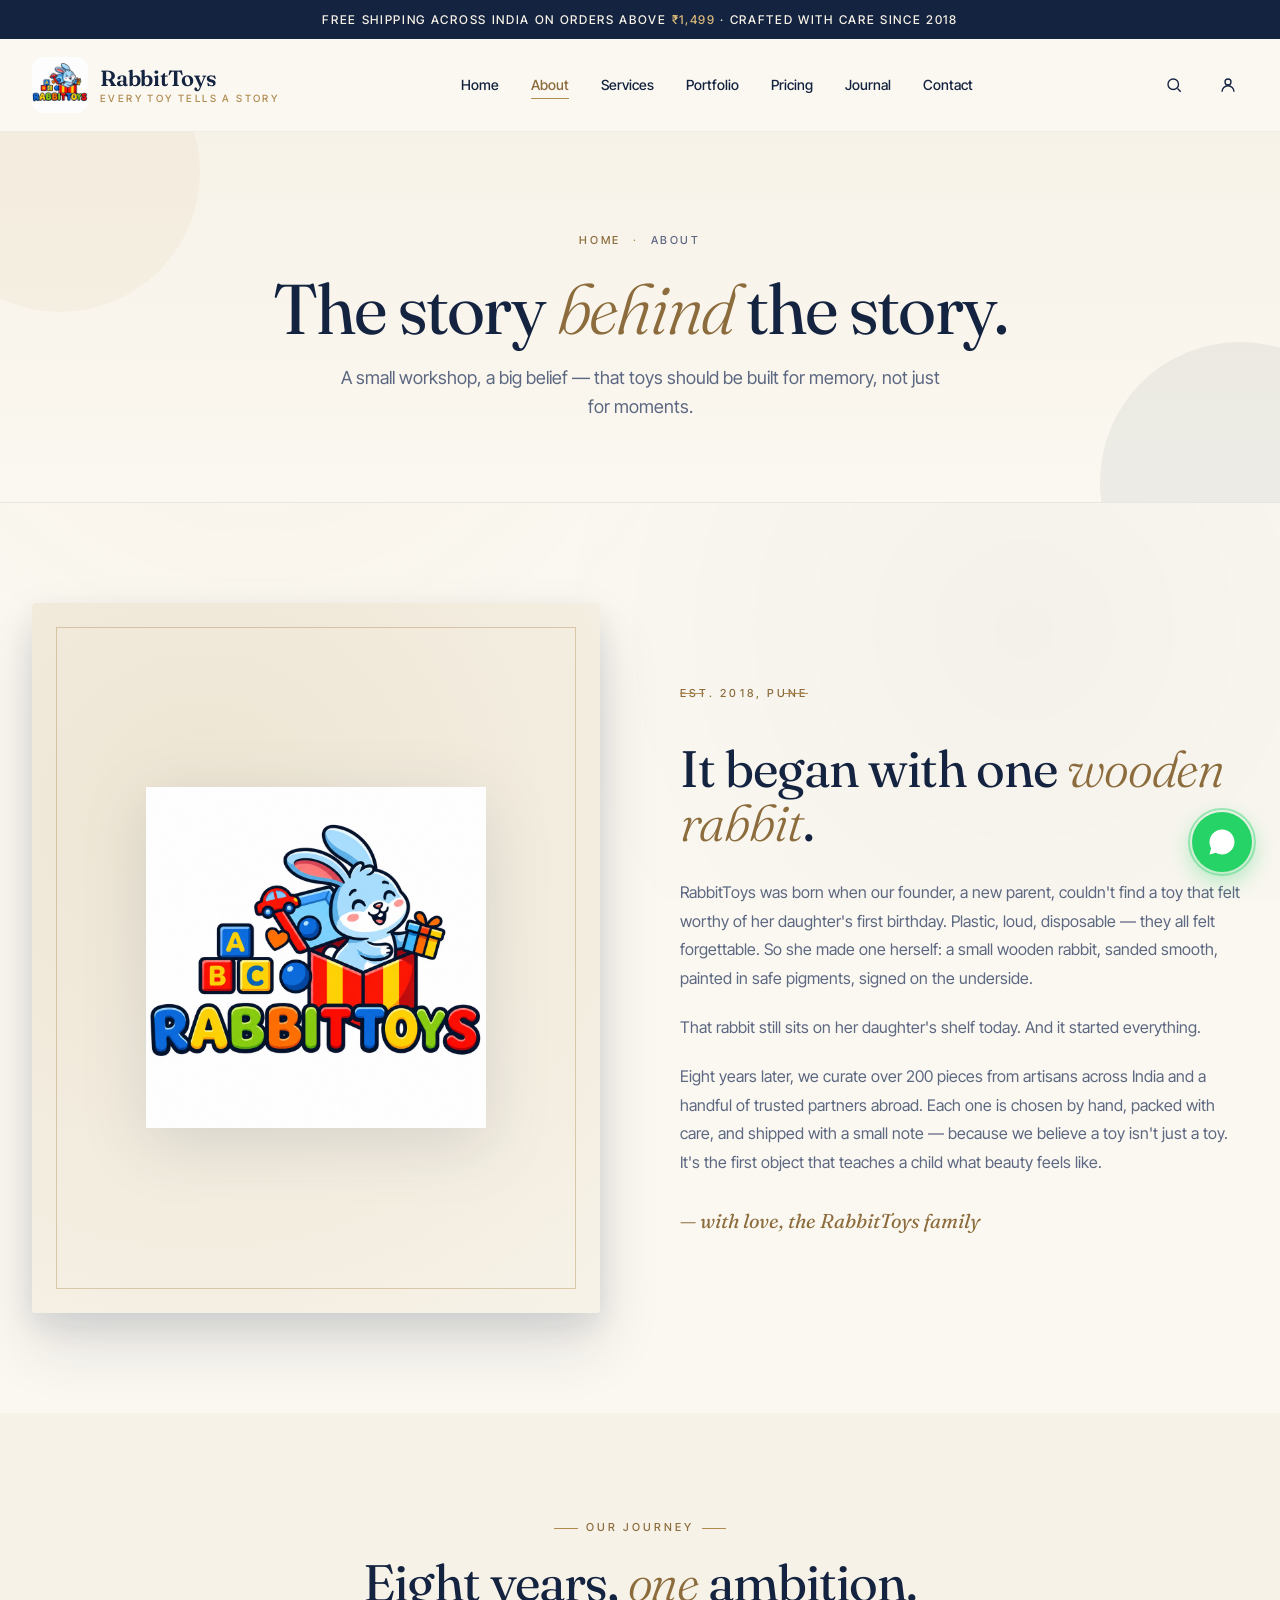
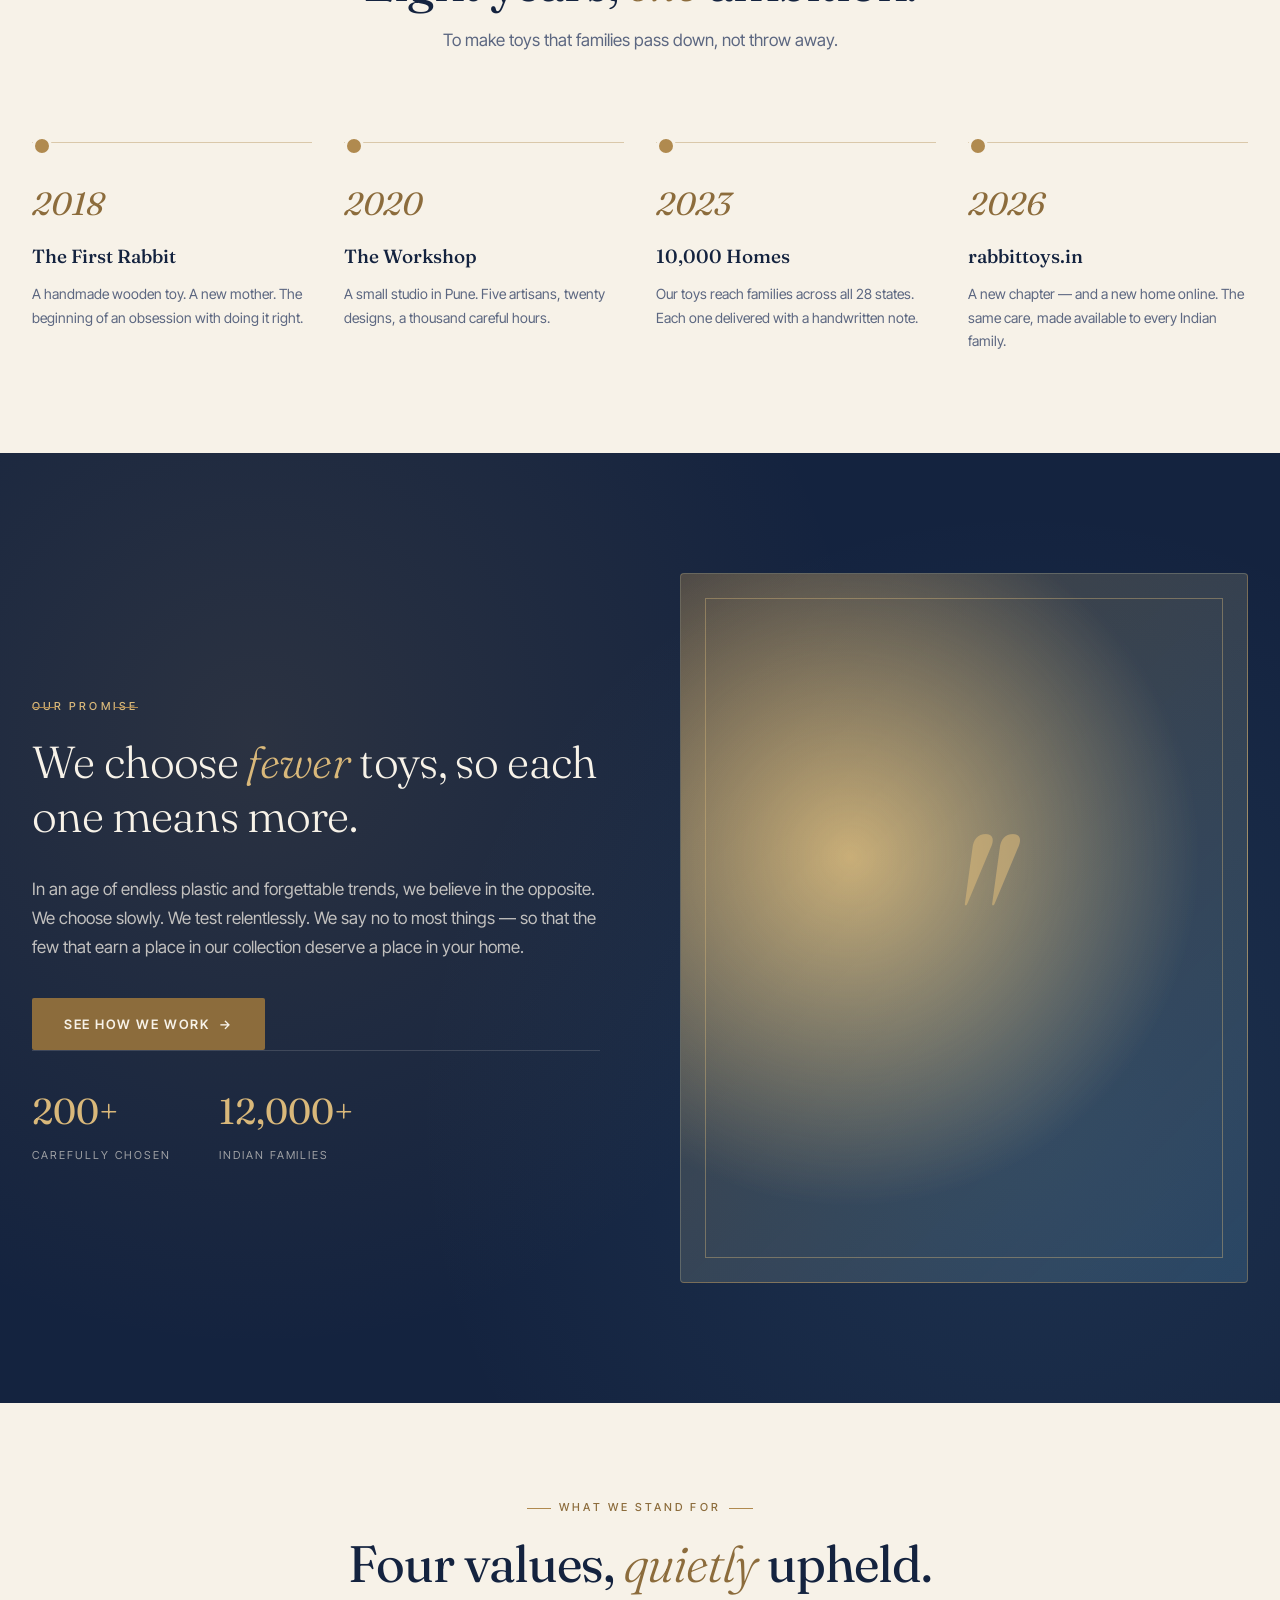
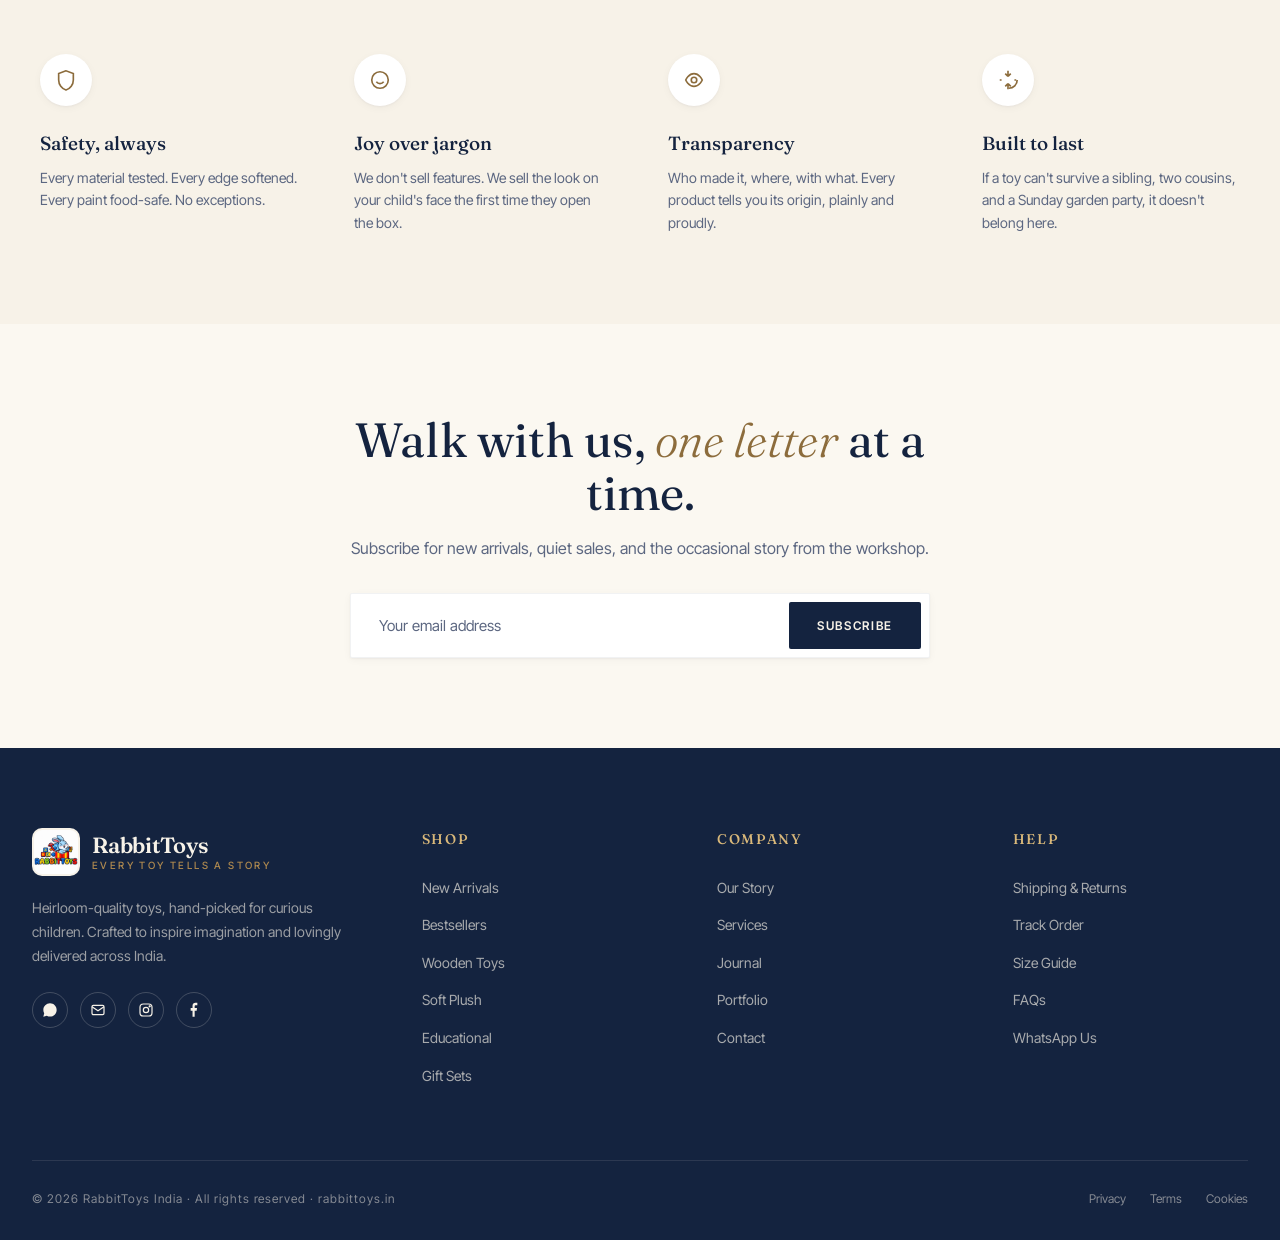
==== about.html @ 83e67dec "Add files via upload" ====
<!DOCTYPE html>
<html lang="en">
<head>
<meta charset="UTF-8" />
<meta name="viewport" content="width=device-width, initial-scale=1.0" />
<title>About — RabbitToys</title>
<meta name="description" content="The story behind RabbitToys — heirloom-quality children's toys, crafted with care in India." />
<link rel="icon" type="image/jpeg" href="logo.jpg" />
<link rel="preconnect" href="https://fonts.googleapis.com">
<link rel="preconnect" href="https://fonts.gstatic.com" crossorigin>
<link href="https://fonts.googleapis.com/css2?family=Fraunces:ital,opsz,wght@0,9..144,300;0,9..144,400;0,9..144,500;0,9..144,600;1,9..144,300;1,9..144,400&family=Inter+Tight:wght@300;400;500;600;700&display=swap" rel="stylesheet">
<link rel="stylesheet" href="styles.css">
</head>
<body>

<div id="site-header"></div>

<section class="page-header">
  <div class="container">
    <div class="crumbs"><a href="index.html">Home</a><span>·</span>About</div>
    <h1>The story <em>behind</em> the story.</h1>
    <p>A small workshop, a big belief — that toys should be built for memory, not just for moments.</p>
  </div>
</section>

<section class="about-intro">
  <div class="container">
    <div class="about-intro-grid">
      <div class="about-image fade-up">
        <img src="logo.jpg" alt="RabbitToys mascot" />
      </div>
      <div class="about-text fade-up delay-2">
        <span class="section-eyebrow" style="padding: 0;">Est. 2018, Pune</span>
        <h2 style="margin-top: 20px;">It began with one <em>wooden rabbit</em>.</h2>
        <p>RabbitToys was born when our founder, a new parent, couldn't find a toy that felt worthy of her daughter's first birthday. Plastic, loud, disposable — they all felt forgettable. So she made one herself: a small wooden rabbit, sanded smooth, painted in safe pigments, signed on the underside.</p>
        <p>That rabbit still sits on her daughter's shelf today. And it started everything.</p>
        <p>Eight years later, we curate over 200 pieces from artisans across India and a handful of trusted partners abroad. Each one is chosen by hand, packed with care, and shipped with a small note — because we believe a toy isn't just a toy. It's the first object that teaches a child what beauty feels like.</p>
        <div class="signature">— with love, the RabbitToys family</div>
      </div>
    </div>
  </div>
</section>

<section class="timeline">
  <div class="container">
    <div class="section-head">
      <span class="section-eyebrow">Our Journey</span>
      <h2>Eight years, <em>one</em> ambition.</h2>
      <p>To make toys that families pass down, not throw away.</p>
    </div>
    <div class="timeline-grid">
      <div class="tl-item fade-up">
        <span class="tl-year">2018</span>
        <h4>The First Rabbit</h4>
        <p>A handmade wooden toy. A new mother. The beginning of an obsession with doing it right.</p>
      </div>
      <div class="tl-item fade-up delay-2">
        <span class="tl-year">2020</span>
        <h4>The Workshop</h4>
        <p>A small studio in Pune. Five artisans, twenty designs, a thousand careful hours.</p>
      </div>
      <div class="tl-item fade-up delay-3">
        <span class="tl-year">2023</span>
        <h4>10,000 Homes</h4>
        <p>Our toys reach families across all 28 states. Each one delivered with a handwritten note.</p>
      </div>
      <div class="tl-item fade-up delay-4">
        <span class="tl-year">2026</span>
        <h4>rabbittoys.in</h4>
        <p>A new chapter — and a new home online. The same care, made available to every Indian family.</p>
      </div>
    </div>
  </div>
</section>

<section class="story-feature">
  <div class="container">
    <div class="story-grid">
      <div>
        <span class="section-eyebrow" style="color: var(--gold-glow); padding: 0;">Our Promise</span>
        <h2 class="story-quote">We choose <em>fewer</em> toys, so each one means more.</h2>
        <p class="body">In an age of endless plastic and forgettable trends, we believe in the opposite. We choose slowly. We test relentlessly. We say no to most things — so that the few that earn a place in our collection deserve a place in your home.</p>
        <a href="services.html" class="btn btn-gold">See How We Work <span class="arrow">→</span></a>
        <div class="story-stats">
          <div class="story-stat">
            <span class="num">200+</span>
            <span class="lbl">Carefully chosen</span>
          </div>
          <div class="story-stat">
            <span class="num">12,000+</span>
            <span class="lbl">Indian families</span>
          </div>
        </div>
      </div>
      <div class="story-visual">
        <div class="story-visual-content">
          <span class="quote-mark">"</span>
        </div>
      </div>
    </div>
  </div>
</section>

<section class="values">
  <div class="container">
    <div class="section-head">
      <span class="section-eyebrow">What We Stand For</span>
      <h2>Four values, <em>quietly</em> upheld.</h2>
    </div>
    <div class="values-grid">
      <div class="value">
        <div class="value-icon">
          <svg viewBox="0 0 24 24" fill="none" stroke="currentColor" stroke-width="1.8"><path d="M12 2 4 5v7c0 5 3.4 9.5 8 11 4.6-1.5 8-6 8-11V5l-8-3z"/></svg>
        </div>
        <h4>Safety, always</h4>
        <p>Every material tested. Every edge softened. Every paint food-safe. No exceptions.</p>
      </div>
      <div class="value">
        <div class="value-icon">
          <svg viewBox="0 0 24 24" fill="none" stroke="currentColor" stroke-width="1.8"><circle cx="12" cy="12" r="9"/><path d="M8 14s1.5 2 4 2 4-2 4-2M9 9h.01M15 9h.01"/></svg>
        </div>
        <h4>Joy over jargon</h4>
        <p>We don't sell features. We sell the look on your child's face the first time they open the box.</p>
      </div>
      <div class="value">
        <div class="value-icon">
          <svg viewBox="0 0 24 24" fill="none" stroke="currentColor" stroke-width="1.8"><path d="M3 12s3-7 9-7 9 7 9 7-3 7-9 7-9-7-9-7z"/><circle cx="12" cy="12" r="3"/></svg>
        </div>
        <h4>Transparency</h4>
        <p>Who made it, where, with what. Every product tells you its origin, plainly and proudly.</p>
      </div>
      <div class="value">
        <div class="value-icon">
          <svg viewBox="0 0 24 24" fill="none" stroke="currentColor" stroke-width="1.8"><path d="M12 2v6m0 0 3-3m-3 3L9 5"/><path d="M5 12H3m18 0h-2"/><path d="M12 22v-6m0 0 3 3m-3-3-3 3"/><path d="M22 12c0 5-4 9-9 9"/></svg>
        </div>
        <h4>Built to last</h4>
        <p>If a toy can't survive a sibling, two cousins, and a Sunday garden party, it doesn't belong here.</p>
      </div>
    </div>
  </div>
</section>

<section class="newsletter">
  <div class="container">
    <div class="newsletter-inner">
      <h2>Walk with us, <em>one letter</em> at a time.</h2>
      <p>Subscribe for new arrivals, quiet sales, and the occasional story from the workshop.</p>
      <form>
        <input type="email" placeholder="Your email address" required>
        <button type="submit">Subscribe</button>
      </form>
    </div>
  </div>
</section>

<div id="site-footer"></div>
<script src="shared.js"></script>
</body>
</html>
---- styles.css ----
/* ============================================
   RabbitToys — Luxurious Kids Toys
   Shared stylesheet for all pages
   ============================================ */

:root {
  --ivory: #f7f2e8;
  --ivory-deep: #ede5d3;
  --cream: #fbf8f1;
  --paper: #ffffff;
  --ink: #14233f;
  --ink-soft: #2a3a5a;
  --ink-muted: #5c6781;
  --gold: #b08a4f;
  --gold-deep: #8c6c3c;
  --gold-glow: #d9b87a;
  --rose: #c44a3d;
  --sky: #6fb3d8;
  --honey: #e6b94a;
  --leaf: #4a8b5a;
  --line: rgba(20, 35, 63, 0.12);
  --line-soft: rgba(20, 35, 63, 0.06);
  --shadow-sm: 0 1px 2px rgba(20,35,63,0.04), 0 2px 8px rgba(20,35,63,0.04);
  --shadow-md: 0 4px 12px rgba(20,35,63,0.06), 0 12px 32px rgba(20,35,63,0.08);
  --shadow-lg: 0 12px 32px rgba(20,35,63,0.10), 0 32px 64px rgba(20,35,63,0.12);
}

* { box-sizing: border-box; margin: 0; padding: 0; }
html { scroll-behavior: smooth; }
body {
  font-family: 'Inter Tight', -apple-system, sans-serif;
  background: var(--cream);
  color: var(--ink);
  line-height: 1.6;
  -webkit-font-smoothing: antialiased;
  overflow-x: hidden;
}

body::before {
  content: "";
  position: fixed;
  inset: 0;
  pointer-events: none;
  z-index: 1;
  background-image:
    radial-gradient(circle at 20% 30%, rgba(176, 138, 79, 0.04) 0%, transparent 40%),
    radial-gradient(circle at 80% 70%, rgba(20, 35, 63, 0.03) 0%, transparent 40%);
}

a { color: inherit; text-decoration: none; }
img { max-width: 100%; display: block; }
button { font-family: inherit; cursor: pointer; border: none; background: none; color: inherit; }

.container {
  max-width: 1320px;
  margin: 0 auto;
  padding: 0 32px;
  position: relative;
  z-index: 2;
}

/* ---------- ANNOUNCEMENT BAR ---------- */
.announce {
  background: var(--ink);
  color: var(--ivory);
  text-align: center;
  padding: 10px 16px;
  font-size: 12px;
  letter-spacing: 0.14em;
  text-transform: uppercase;
  font-weight: 500;
  position: relative;
  z-index: 10;
}
.announce span { color: var(--gold-glow); }

/* ---------- HEADER ---------- */
header {
  position: sticky;
  top: 0;
  background: rgba(251, 248, 241, 0.92);
  backdrop-filter: blur(14px);
  -webkit-backdrop-filter: blur(14px);
  border-bottom: 1px solid var(--line-soft);
  z-index: 100;
}
.nav {
  display: flex;
  align-items: center;
  justify-content: space-between;
  padding: 18px 0;
}
.logo-wrap { display: flex; align-items: center; gap: 12px; }
.logo-wrap img {
  width: 56px;
  height: 56px;
  object-fit: contain;
  border-radius: 12px;
}
.brand-text { display: flex; flex-direction: column; line-height: 1; }
.brand-text .name {
  font-family: 'Fraunces', serif;
  font-weight: 600;
  font-size: 22px;
  letter-spacing: -0.01em;
  color: var(--ink);
}
.brand-text .tag {
  font-size: 10px;
  letter-spacing: 0.24em;
  text-transform: uppercase;
  color: var(--gold);
  margin-top: 4px;
  font-weight: 500;
}
.nav ul { display: flex; list-style: none; gap: 32px; }
.nav a.nav-link {
  font-size: 14px;
  font-weight: 500;
  color: var(--ink);
  position: relative;
  padding: 6px 0;
  transition: color 0.3s;
}
.nav a.nav-link::after {
  content: "";
  position: absolute;
  bottom: 0;
  left: 0;
  width: 0;
  height: 1px;
  background: var(--gold);
  transition: width 0.3s ease;
}
.nav a.nav-link:hover,
.nav a.nav-link.active { color: var(--gold-deep); }
.nav a.nav-link:hover::after,
.nav a.nav-link.active::after { width: 100%; }

.nav-icons { display: flex; gap: 14px; align-items: center; }
.icon-btn {
  width: 40px;
  height: 40px;
  border-radius: 50%;
  display: grid;
  place-items: center;
  transition: all 0.3s;
  color: var(--ink);
}
.icon-btn:hover { background: var(--ivory-deep); color: var(--gold-deep); }
.icon-btn svg { width: 18px; height: 18px; }

/* Mobile menu toggle */
.menu-toggle { display: none; }

/* ---------- BUTTONS ---------- */
.btn {
  display: inline-flex;
  align-items: center;
  gap: 10px;
  padding: 16px 32px;
  font-size: 13px;
  font-weight: 600;
  letter-spacing: 0.12em;
  text-transform: uppercase;
  transition: all 0.35s cubic-bezier(0.4, 0, 0.2, 1);
  border-radius: 2px;
  cursor: pointer;
}
.btn-primary { background: var(--ink); color: var(--ivory); }
.btn-primary:hover {
  background: var(--gold-deep);
  transform: translateY(-2px);
  box-shadow: var(--shadow-md);
}
.btn-gold { background: var(--gold-deep); color: var(--ivory); }
.btn-gold:hover {
  background: var(--ink);
  transform: translateY(-2px);
  box-shadow: var(--shadow-md);
}
.btn-ghost {
  color: var(--ink);
  border-bottom: 1px solid var(--ink);
  padding: 16px 4px;
  border-radius: 0;
}
.btn-ghost:hover { color: var(--gold-deep); border-color: var(--gold-deep); }
.btn-outline {
  border: 1px solid var(--ink);
  color: var(--ink);
}
.btn-outline:hover { background: var(--ink); color: var(--ivory); }
.btn .arrow { transition: transform 0.3s; }
.btn:hover .arrow { transform: translateX(4px); }

/* ---------- DISPLAY HEADINGS ---------- */
.display { font-family: 'Fraunces', Georgia, serif; font-variation-settings: 'opsz' 144; }

/* ---------- SECTION COMMON ---------- */
section { position: relative; z-index: 2; }
.section-head {
  text-align: center;
  max-width: 680px;
  margin: 0 auto 64px;
}
.section-eyebrow {
  font-size: 11px;
  letter-spacing: 0.28em;
  text-transform: uppercase;
  color: var(--gold-deep);
  font-weight: 500;
  margin-bottom: 20px;
  display: inline-block;
  position: relative;
  padding: 0 32px;
}
.section-eyebrow::before,
.section-eyebrow::after {
  content: "";
  position: absolute;
  top: 50%;
  width: 24px;
  height: 1px;
  background: var(--gold);
}
.section-eyebrow::before { left: 0; }
.section-eyebrow::after { right: 0; }
.section-head h2 {
  font-family: 'Fraunces', serif;
  font-weight: 400;
  font-size: clamp(36px, 4vw, 56px);
  line-height: 1.05;
  letter-spacing: -0.02em;
  color: var(--ink);
  margin-bottom: 16px;
}
.section-head h2 em { font-style: italic; color: var(--gold-deep); font-weight: 300; }
.section-head p {
  font-size: 17px;
  color: var(--ink-muted);
  line-height: 1.65;
}

/* ---------- PAGE HEADER (interior pages) ---------- */
.page-header {
  padding: 100px 0 80px;
  text-align: center;
  background: linear-gradient(180deg, var(--ivory) 0%, var(--cream) 100%);
  border-bottom: 1px solid var(--line-soft);
  position: relative;
  overflow: hidden;
}
.page-header::before,
.page-header::after {
  content: "";
  position: absolute;
  width: 280px;
  height: 280px;
  border-radius: 50%;
  opacity: 0.06;
}
.page-header::before { background: var(--gold); top: -100px; left: -80px; }
.page-header::after { background: var(--ink); bottom: -120px; right: -100px; }
.crumbs {
  font-size: 11px;
  letter-spacing: 0.24em;
  text-transform: uppercase;
  color: var(--ink-muted);
  margin-bottom: 24px;
  font-weight: 500;
}
.crumbs a { color: var(--gold-deep); }
.crumbs span { margin: 0 12px; color: var(--gold); }
.page-header h1 {
  font-family: 'Fraunces', serif;
  font-weight: 400;
  font-size: clamp(44px, 5.5vw, 76px);
  line-height: 1;
  letter-spacing: -0.025em;
  color: var(--ink);
  margin-bottom: 20px;
}
.page-header h1 em { font-style: italic; color: var(--gold-deep); font-weight: 300; }
.page-header p {
  font-size: 18px;
  color: var(--ink-muted);
  max-width: 600px;
  margin: 0 auto;
}

/* ---------- HERO (home) ---------- */
.hero {
  padding: 70px 0 110px;
  position: relative;
  overflow: hidden;
}
.hero-grid {
  display: grid;
  grid-template-columns: 1.1fr 0.9fr;
  gap: 80px;
  align-items: center;
}
.hero-eyebrow {
  display: inline-flex;
  align-items: center;
  gap: 12px;
  font-size: 11px;
  letter-spacing: 0.28em;
  text-transform: uppercase;
  color: var(--gold-deep);
  font-weight: 500;
  margin-bottom: 28px;
}
.hero-eyebrow::before {
  content: "";
  width: 32px;
  height: 1px;
  background: var(--gold);
}
.hero h1 {
  font-family: 'Fraunces', serif;
  font-weight: 400;
  font-size: clamp(44px, 6vw, 88px);
  line-height: 0.98;
  letter-spacing: -0.025em;
  color: var(--ink);
  margin-bottom: 32px;
}
.hero h1 em { font-style: italic; font-weight: 300; color: var(--gold-deep); }
.hero p.lede {
  font-size: 18px;
  line-height: 1.65;
  color: var(--ink-muted);
  max-width: 460px;
  margin-bottom: 44px;
}
.hero-ctas { display: flex; gap: 16px; flex-wrap: wrap; }

/* Hero visual */
.hero-visual { position: relative; aspect-ratio: 1 / 1.05; }
.hero-frame {
  position: absolute;
  inset: 0;
  background: radial-gradient(circle at 50% 45%, var(--ivory) 0%, var(--ivory-deep) 100%);
  border-radius: 50%;
  box-shadow: var(--shadow-lg);
  overflow: hidden;
}
.hero-frame::before {
  content: "";
  position: absolute;
  inset: 8%;
  border: 1px solid var(--gold);
  border-radius: 50%;
  opacity: 0.4;
}
.hero-frame::after {
  content: "";
  position: absolute;
  inset: 12%;
  border: 1px dashed var(--gold);
  border-radius: 50%;
  opacity: 0.25;
}
.hero-logo {
  position: absolute;
  top: 50%;
  left: 50%;
  transform: translate(-50%, -50%);
  width: 78%;
  z-index: 2;
  filter: drop-shadow(0 12px 24px rgba(20,35,63,0.12));
  animation: floaty 6s ease-in-out infinite;
}
@keyframes floaty {
  0%, 100% { transform: translate(-50%, -50%) translateY(0); }
  50% { transform: translate(-50%, -50%) translateY(-12px); }
}

.dot { position: absolute; border-radius: 50%; opacity: 0.85; }
.dot-1 { width: 16px; height: 16px; background: var(--rose); top: 8%; right: 14%; animation: bob 5s ease-in-out infinite; }
.dot-2 { width: 10px; height: 10px; background: var(--sky); bottom: 18%; left: 6%; animation: bob 7s ease-in-out infinite 0.5s; }
.dot-3 { width: 22px; height: 22px; background: var(--honey); bottom: 6%; right: 8%; animation: bob 6.5s ease-in-out infinite 1s; }
.dot-4 { width: 8px; height: 8px; background: var(--leaf); top: 22%; left: 4%; animation: bob 5.5s ease-in-out infinite 1.5s; }
@keyframes bob { 0%, 100% { transform: translateY(0); } 50% { transform: translateY(-14px); } }

/* Hero stats */
.hero-stats {
  margin-top: 80px;
  display: grid;
  grid-template-columns: repeat(4, 1fr);
  gap: 40px;
  padding-top: 40px;
  border-top: 1px solid var(--line);
}
.stat .num {
  font-family: 'Fraunces', serif;
  font-size: 40px;
  font-weight: 400;
  color: var(--ink);
  letter-spacing: -0.02em;
  display: block;
}
.stat .num em { font-style: italic; color: var(--gold-deep); }
.stat .lbl {
  font-size: 11px;
  letter-spacing: 0.18em;
  text-transform: uppercase;
  color: var(--ink-muted);
  margin-top: 6px;
  display: block;
}

/* ---------- COLLECTIONS ---------- */
.collections { padding: 100px 0; background: var(--ivory); }
.collection-grid {
  display: grid;
  grid-template-columns: repeat(3, 1fr);
  gap: 24px;
}
.collection-card {
  aspect-ratio: 3 / 4;
  position: relative;
  overflow: hidden;
  border-radius: 4px;
  cursor: pointer;
  box-shadow: var(--shadow-sm);
  transition: all 0.5s cubic-bezier(0.4, 0, 0.2, 1);
}
.collection-card:hover { transform: translateY(-6px); box-shadow: var(--shadow-lg); }
.collection-bg {
  position: absolute;
  inset: 0;
  display: grid;
  place-items: center;
  transition: transform 0.7s cubic-bezier(0.4, 0, 0.2, 1);
}
.collection-card:hover .collection-bg { transform: scale(1.05); }
.col-1 { background: linear-gradient(160deg, #e8d5c4 0%, #c9a587 100%); }
.col-2 { background: linear-gradient(160deg, #c6d8e4 0%, #7ba7c4 100%); }
.col-3 { background: linear-gradient(160deg, #e6d5a8 0%, #c4a45c 100%); }

.collection-shape {
  width: 60%;
  aspect-ratio: 1;
  border-radius: 50%;
  background: rgba(255,255,255,0.3);
  backdrop-filter: blur(2px);
  display: grid;
  place-items: center;
  font-family: 'Fraunces', serif;
  font-size: 80px;
  color: var(--ivory);
  font-weight: 300;
  border: 1px solid rgba(255,255,255,0.5);
}
.collection-content {
  position: absolute;
  bottom: 0;
  left: 0;
  right: 0;
  padding: 32px;
  color: var(--ivory);
  background: linear-gradient(to top, rgba(20,35,63,0.65) 0%, transparent 100%);
}
.collection-content .num {
  font-family: 'Fraunces', serif;
  font-style: italic;
  font-size: 14px;
  color: var(--gold-glow);
  margin-bottom: 8px;
}
.collection-content h3 {
  font-family: 'Fraunces', serif;
  font-weight: 500;
  font-size: 26px;
  margin-bottom: 6px;
}
.collection-content p { font-size: 13px; opacity: 0.9; }

/* ---------- PRODUCTS ---------- */
.bestsellers { padding: 100px 0; }
.product-grid {
  display: grid;
  grid-template-columns: repeat(4, 1fr);
  gap: 28px;
}
.product-card {
  background: var(--paper);
  border-radius: 4px;
  overflow: hidden;
  transition: all 0.4s cubic-bezier(0.4, 0, 0.2, 1);
  border: 1px solid var(--line-soft);
  position: relative;
}
.product-card:hover {
  transform: translateY(-8px);
  box-shadow: var(--shadow-md);
  border-color: transparent;
}
.product-image {
  aspect-ratio: 1;
  background: var(--ivory);
  position: relative;
  overflow: hidden;
  display: grid;
  place-items: center;
}
.product-shape {
  width: 55%;
  aspect-ratio: 1;
  transition: transform 0.5s cubic-bezier(0.4, 0, 0.2, 1);
}
.product-card:hover .product-shape { transform: scale(1.08) rotate(-3deg); }
.badge {
  position: absolute;
  top: 16px;
  left: 16px;
  background: var(--ink);
  color: var(--ivory);
  font-size: 10px;
  font-weight: 600;
  letter-spacing: 0.14em;
  text-transform: uppercase;
  padding: 6px 12px;
  border-radius: 2px;
  z-index: 2;
}
.badge.gold { background: var(--gold-deep); }
.badge.rose { background: var(--rose); }
.wishlist {
  position: absolute;
  top: 16px;
  right: 16px;
  width: 36px;
  height: 36px;
  background: var(--paper);
  border-radius: 50%;
  display: grid;
  place-items: center;
  transition: all 0.3s;
  color: var(--ink-muted);
  box-shadow: var(--shadow-sm);
  z-index: 2;
}
.wishlist:hover { color: var(--rose); transform: scale(1.1); }
.wishlist svg { width: 16px; height: 16px; }
.product-info { padding: 24px; }
.product-cat {
  font-size: 11px;
  letter-spacing: 0.18em;
  text-transform: uppercase;
  color: var(--gold-deep);
  margin-bottom: 8px;
  font-weight: 500;
}
.product-name {
  font-family: 'Fraunces', serif;
  font-weight: 500;
  font-size: 19px;
  color: var(--ink);
  margin-bottom: 6px;
}
.product-story {
  font-size: 13px;
  color: var(--ink-muted);
  margin-bottom: 18px;
  font-style: italic;
  line-height: 1.5;
}
.product-bottom { display: flex; align-items: center; justify-content: space-between; }
.product-price {
  font-family: 'Fraunces', serif;
  font-size: 20px;
  color: var(--ink);
  font-weight: 500;
}
.product-price .strike {
  font-size: 14px;
  color: var(--ink-muted);
  text-decoration: line-through;
  margin-right: 6px;
  font-weight: 400;
}
.add-btn {
  width: 38px;
  height: 38px;
  background: var(--ivory);
  border-radius: 50%;
  display: grid;
  place-items: center;
  transition: all 0.3s;
  color: var(--ink);
}
.add-btn:hover { background: var(--ink); color: var(--ivory); transform: rotate(90deg); }

/* ---------- STORY FEATURE STRIP ---------- */
.story-feature {
  padding: 120px 0;
  background: var(--ink);
  color: var(--ivory);
  position: relative;
  overflow: hidden;
}
.story-feature::before {
  content: "";
  position: absolute;
  inset: 0;
  background:
    radial-gradient(circle at 20% 30%, rgba(176, 138, 79, 0.15) 0%, transparent 50%),
    radial-gradient(circle at 80% 70%, rgba(111, 179, 216, 0.1) 0%, transparent 50%);
}
.story-grid {
  display: grid;
  grid-template-columns: 1fr 1fr;
  gap: 80px;
  align-items: center;
  position: relative;
}
.story-quote {
  font-family: 'Fraunces', serif;
  font-weight: 300;
  font-size: clamp(30px, 3.5vw, 46px);
  line-height: 1.2;
  letter-spacing: -0.015em;
  margin-bottom: 32px;
}
.story-quote em { font-style: italic; color: var(--gold-glow); }
.story-feature p.body {
  font-size: 17px;
  line-height: 1.7;
  color: rgba(247, 242, 232, 0.75);
  margin-bottom: 36px;
}
.story-stats { display: flex; gap: 48px; padding-top: 32px; border-top: 1px solid rgba(247, 242, 232, 0.15); }
.story-stat .num {
  font-family: 'Fraunces', serif;
  font-size: 36px;
  color: var(--gold-glow);
  display: block;
}
.story-stat .lbl {
  font-size: 11px;
  letter-spacing: 0.18em;
  text-transform: uppercase;
  color: rgba(247, 242, 232, 0.6);
  margin-top: 6px;
  display: block;
}
.story-visual {
  aspect-ratio: 4/5;
  background:
    linear-gradient(135deg, rgba(176, 138, 79, 0.3), rgba(111, 179, 216, 0.2)),
    radial-gradient(circle at 30% 40%, var(--gold-glow), transparent 60%);
  border-radius: 4px;
  position: relative;
  overflow: hidden;
  border: 1px solid rgba(217, 184, 122, 0.3);
}
.story-visual::before {
  content: "";
  position: absolute;
  inset: 24px;
  border: 1px solid rgba(217, 184, 122, 0.4);
}
.story-visual-content {
  position: absolute;
  inset: 0;
  display: grid;
  place-items: center;
  flex-direction: column;
}
.story-visual-content .quote-mark {
  font-family: 'Fraunces', serif;
  font-style: italic;
  font-size: 220px;
  color: var(--gold-glow);
  line-height: 1;
  opacity: 0.6;
}

/* ---------- VALUES / FEATURES STRIP ---------- */
.values {
  padding: 90px 0;
  background: var(--ivory);
}
.values-grid {
  display: grid;
  grid-template-columns: repeat(4, 1fr);
  gap: 40px;
}
.value {
  text-align: left;
  padding: 0 8px;
}
.value-icon {
  width: 52px;
  height: 52px;
  border-radius: 50%;
  background: var(--paper);
  display: grid;
  place-items: center;
  margin-bottom: 22px;
  color: var(--gold-deep);
  box-shadow: var(--shadow-sm);
}
.value-icon svg { width: 22px; height: 22px; }
.value h4 {
  font-family: 'Fraunces', serif;
  font-size: 19px;
  font-weight: 500;
  color: var(--ink);
  margin-bottom: 8px;
}
.value p { font-size: 14px; color: var(--ink-muted); line-height: 1.6; }

/* ---------- NEWSLETTER ---------- */
.newsletter {
  padding: 90px 0;
  background: var(--cream);
  text-align: center;
}
.newsletter-inner {
  max-width: 580px;
  margin: 0 auto;
}
.newsletter h2 {
  font-family: 'Fraunces', serif;
  font-weight: 400;
  font-size: clamp(32px, 4vw, 48px);
  line-height: 1.1;
  color: var(--ink);
  margin-bottom: 16px;
}
.newsletter h2 em { font-style: italic; color: var(--gold-deep); font-weight: 300; }
.newsletter p { color: var(--ink-muted); margin-bottom: 32px; }
.newsletter form {
  display: flex;
  gap: 12px;
  background: var(--paper);
  padding: 8px;
  border-radius: 2px;
  box-shadow: var(--shadow-sm);
  border: 1px solid var(--line-soft);
}
.newsletter input {
  flex: 1;
  border: none;
  padding: 14px 20px;
  font-family: inherit;
  font-size: 15px;
  background: transparent;
  color: var(--ink);
  outline: none;
}
.newsletter input::placeholder { color: var(--ink-muted); }
.newsletter button {
  background: var(--ink);
  color: var(--ivory);
  padding: 14px 28px;
  font-size: 12px;
  font-weight: 600;
  letter-spacing: 0.14em;
  text-transform: uppercase;
  border-radius: 2px;
  transition: all 0.3s;
}
.newsletter button:hover { background: var(--gold-deep); }

/* ---------- FOOTER ---------- */
footer {
  background: var(--ink);
  color: rgba(247, 242, 232, 0.85);
  padding: 80px 0 32px;
  position: relative;
  z-index: 2;
}
.footer-grid {
  display: grid;
  grid-template-columns: 1.4fr 1fr 1fr 1fr;
  gap: 60px;
  padding-bottom: 60px;
  border-bottom: 1px solid rgba(247, 242, 232, 0.1);
}
.footer-brand .logo-wrap .name { color: var(--ivory); }
.footer-brand p {
  margin-top: 20px;
  color: rgba(247, 242, 232, 0.6);
  font-size: 14px;
  line-height: 1.7;
  max-width: 320px;
}
.footer-social { display: flex; gap: 12px; margin-top: 24px; }
.social-btn {
  width: 36px;
  height: 36px;
  border-radius: 50%;
  border: 1px solid rgba(247, 242, 232, 0.2);
  display: grid;
  place-items: center;
  transition: all 0.3s;
  color: var(--ivory);
}
.social-btn:hover { background: var(--gold-deep); border-color: var(--gold-deep); }
.social-btn svg { width: 16px; height: 16px; }
.footer-col h5 {
  font-family: 'Fraunces', serif;
  font-weight: 500;
  font-size: 14px;
  color: var(--gold-glow);
  letter-spacing: 0.12em;
  text-transform: uppercase;
  margin-bottom: 24px;
}
.footer-col ul { list-style: none; }
.footer-col li { margin-bottom: 12px; }
.footer-col a {
  font-size: 14px;
  color: rgba(247, 242, 232, 0.65);
  transition: color 0.3s;
}
.footer-col a:hover { color: var(--gold-glow); }
.footer-bottom {
  padding-top: 28px;
  display: flex;
  justify-content: space-between;
  align-items: center;
  flex-wrap: wrap;
  gap: 16px;
}
.footer-bottom p {
  font-size: 12px;
  color: rgba(247, 242, 232, 0.5);
  letter-spacing: 0.08em;
}
.footer-bottom .legal { display: flex; gap: 24px; }
.footer-bottom .legal a {
  font-size: 12px;
  color: rgba(247, 242, 232, 0.5);
  transition: color 0.3s;
}
.footer-bottom .legal a:hover { color: var(--gold-glow); }

/* ---------- WHATSAPP FLOATING BUTTON ---------- */
.whatsapp-float {
  position: fixed;
  bottom: 28px;
  right: 28px;
  width: 60px;
  height: 60px;
  background: #25D366;
  border-radius: 50%;
  display: grid;
  place-items: center;
  box-shadow: 0 8px 24px rgba(37, 211, 102, 0.4);
  z-index: 999;
  transition: all 0.3s;
}
.whatsapp-float:hover { transform: scale(1.1); box-shadow: 0 12px 32px rgba(37, 211, 102, 0.5); }
.whatsapp-float svg { width: 30px; height: 30px; fill: white; }
.whatsapp-float::before {
  content: "";
  position: absolute;
  inset: -4px;
  border-radius: 50%;
  border: 2px solid #25D366;
  opacity: 0.4;
  animation: ping 2s ease-out infinite;
}
@keyframes ping {
  0% { transform: scale(1); opacity: 0.4; }
  100% { transform: scale(1.4); opacity: 0; }
}

/* ============================================
   ABOUT PAGE
   ============================================ */
.about-intro { padding: 100px 0; }
.about-intro-grid {
  display: grid;
  grid-template-columns: 1fr 1fr;
  gap: 80px;
  align-items: center;
}
.about-image {
  aspect-ratio: 4/5;
  background:
    radial-gradient(circle at 30% 30%, var(--ivory-deep), var(--ivory)),
    linear-gradient(135deg, var(--ivory) 0%, var(--ivory-deep) 100%);
  border-radius: 4px;
  position: relative;
  overflow: hidden;
  box-shadow: var(--shadow-lg);
  display: grid;
  place-items: center;
}
.about-image::before {
  content: "";
  position: absolute;
  inset: 24px;
  border: 1px solid var(--gold);
  opacity: 0.4;
}
.about-image img {
  width: 60%;
  filter: drop-shadow(0 16px 32px rgba(20, 35, 63, 0.12));
}
.about-text h2 {
  font-family: 'Fraunces', serif;
  font-weight: 400;
  font-size: clamp(34px, 4vw, 52px);
  line-height: 1.05;
  letter-spacing: -0.02em;
  color: var(--ink);
  margin-bottom: 28px;
}
.about-text h2 em { font-style: italic; color: var(--gold-deep); font-weight: 300; }
.about-text p {
  font-size: 16px;
  color: var(--ink-muted);
  line-height: 1.8;
  margin-bottom: 20px;
}
.about-text .signature {
  font-family: 'Fraunces', serif;
  font-style: italic;
  font-size: 20px;
  color: var(--gold-deep);
  margin-top: 28px;
}

.timeline { padding: 100px 0; background: var(--ivory); }
.timeline-grid {
  display: grid;
  grid-template-columns: repeat(4, 1fr);
  gap: 32px;
  margin-top: 60px;
}
.tl-item {
  position: relative;
  padding-top: 60px;
}
.tl-item::before {
  content: "";
  position: absolute;
  top: 24px;
  left: 0;
  right: 0;
  height: 1px;
  background: var(--gold);
  opacity: 0.4;
}
.tl-item::after {
  content: "";
  position: absolute;
  top: 18px;
  left: 0;
  width: 14px;
  height: 14px;
  border-radius: 50%;
  background: var(--gold);
  border: 3px solid var(--ivory);
}
.tl-year {
  font-family: 'Fraunces', serif;
  font-style: italic;
  font-size: 32px;
  color: var(--gold-deep);
  margin-bottom: 12px;
  display: block;
}
.tl-item h4 {
  font-family: 'Fraunces', serif;
  font-weight: 500;
  font-size: 19px;
  color: var(--ink);
  margin-bottom: 10px;
}
.tl-item p { font-size: 14px; color: var(--ink-muted); line-height: 1.7; }

/* ============================================
   SERVICES PAGE
   ============================================ */
.services-grid {
  padding: 100px 0;
  display: block;
}
.services-list {
  display: grid;
  grid-template-columns: repeat(2, 1fr);
  gap: 32px;
}
.service-card {
  background: var(--paper);
  padding: 48px 40px;
  border-radius: 4px;
  border: 1px solid var(--line-soft);
  transition: all 0.4s cubic-bezier(0.4, 0, 0.2, 1);
  position: relative;
  overflow: hidden;
}
.service-card:hover {
  transform: translateY(-6px);
  box-shadow: var(--shadow-md);
  border-color: transparent;
}
.service-card::before {
  content: "";
  position: absolute;
  top: 0;
  left: 0;
  width: 60px;
  height: 60px;
  background: linear-gradient(135deg, var(--gold) 0%, var(--gold-deep) 100%);
  opacity: 0;
  transition: opacity 0.4s;
  border-radius: 0 0 100% 0;
}
.service-card:hover::before { opacity: 0.08; }
.service-num {
  font-family: 'Fraunces', serif;
  font-style: italic;
  font-size: 14px;
  color: var(--gold-deep);
  margin-bottom: 20px;
  display: block;
}
.service-icon {
  width: 64px;
  height: 64px;
  border-radius: 50%;
  background: var(--ivory);
  display: grid;
  place-items: center;
  margin-bottom: 28px;
  color: var(--gold-deep);
  transition: all 0.4s;
}
.service-card:hover .service-icon {
  background: var(--ink);
  color: var(--gold-glow);
  transform: rotate(-8deg);
}
.service-icon svg { width: 28px; height: 28px; }
.service-card h3 {
  font-family: 'Fraunces', serif;
  font-weight: 500;
  font-size: 26px;
  color: var(--ink);
  margin-bottom: 14px;
  letter-spacing: -0.01em;
}
.service-card p {
  font-size: 15px;
  color: var(--ink-muted);
  line-height: 1.7;
  margin-bottom: 24px;
}
.service-card .learn {
  font-size: 12px;
  letter-spacing: 0.14em;
  text-transform: uppercase;
  font-weight: 600;
  color: var(--gold-deep);
  display: inline-flex;
  align-items: center;
  gap: 8px;
}

/* ============================================
   PRICING PAGE
   ============================================ */
.pricing-section { padding: 100px 0; }
.pricing-grid {
  display: grid;
  grid-template-columns: repeat(3, 1fr);
  gap: 28px;
  margin-top: 20px;
}
.price-card {
  background: var(--paper);
  border-radius: 4px;
  padding: 48px 36px;
  border: 1px solid var(--line-soft);
  position: relative;
  transition: all 0.4s cubic-bezier(0.4, 0, 0.2, 1);
}
.price-card:hover {
  transform: translateY(-6px);
  box-shadow: var(--shadow-md);
}
.price-card.featured {
  background: var(--ink);
  color: var(--ivory);
  border-color: var(--gold-deep);
  transform: scale(1.04);
}
.price-card.featured:hover { transform: scale(1.04) translateY(-6px); }
.price-card.featured::before {
  content: "Most Loved";
  position: absolute;
  top: -14px;
  left: 50%;
  transform: translateX(-50%);
  background: var(--gold-deep);
  color: var(--ivory);
  font-size: 11px;
  letter-spacing: 0.18em;
  text-transform: uppercase;
  font-weight: 600;
  padding: 6px 16px;
  border-radius: 2px;
}
.price-tier {
  font-size: 11px;
  letter-spacing: 0.24em;
  text-transform: uppercase;
  color: var(--gold-deep);
  font-weight: 500;
  margin-bottom: 16px;
}
.price-card.featured .price-tier { color: var(--gold-glow); }
.price-name {
  font-family: 'Fraunces', serif;
  font-weight: 500;
  font-size: 30px;
  margin-bottom: 12px;
  letter-spacing: -0.01em;
}
.price-desc {
  font-size: 14px;
  color: var(--ink-muted);
  margin-bottom: 28px;
  min-height: 44px;
}
.price-card.featured .price-desc { color: rgba(247, 242, 232, 0.65); }
.price-amount {
  font-family: 'Fraunces', serif;
  font-size: 48px;
  font-weight: 400;
  margin-bottom: 4px;
  letter-spacing: -0.02em;
}
.price-amount .currency { font-size: 24px; vertical-align: top; line-height: 1.4; color: var(--gold-deep); }
.price-card.featured .price-amount .currency { color: var(--gold-glow); }
.price-period {
  font-size: 13px;
  color: var(--ink-muted);
  margin-bottom: 32px;
}
.price-card.featured .price-period { color: rgba(247, 242, 232, 0.55); }
.price-features {
  list-style: none;
  padding-top: 28px;
  border-top: 1px solid var(--line);
  margin-bottom: 32px;
}
.price-card.featured .price-features { border-color: rgba(247, 242, 232, 0.15); }
.price-features li {
  padding: 10px 0;
  font-size: 14px;
  display: flex;
  align-items: center;
  gap: 12px;
  color: var(--ink-soft);
}
.price-card.featured .price-features li { color: rgba(247, 242, 232, 0.85); }
.price-features li::before {
  content: "✓";
  color: var(--gold-deep);
  font-weight: 700;
}
.price-card.featured .price-features li::before { color: var(--gold-glow); }
.price-card .btn { width: 100%; justify-content: center; }
.price-card.featured .btn-primary {
  background: var(--gold-deep);
  color: var(--ivory);
}
.price-card.featured .btn-primary:hover { background: var(--gold-glow); color: var(--ink); }

/* ============================================
   PORTFOLIO PAGE
   ============================================ */
.portfolio-section { padding: 100px 0; }
.portfolio-filters {
  display: flex;
  justify-content: center;
  gap: 12px;
  margin-bottom: 60px;
  flex-wrap: wrap;
}
.filter-btn {
  padding: 10px 22px;
  font-size: 12px;
  font-weight: 500;
  letter-spacing: 0.14em;
  text-transform: uppercase;
  border: 1px solid var(--line);
  border-radius: 100px;
  transition: all 0.3s;
  color: var(--ink-muted);
}
.filter-btn:hover,
.filter-btn.active {
  background: var(--ink);
  color: var(--ivory);
  border-color: var(--ink);
}
.portfolio-grid {
  display: grid;
  grid-template-columns: repeat(3, 1fr);
  gap: 28px;
}
.portfolio-card {
  position: relative;
  aspect-ratio: 4/5;
  overflow: hidden;
  border-radius: 4px;
  cursor: pointer;
  box-shadow: var(--shadow-sm);
}
.portfolio-bg {
  position: absolute;
  inset: 0;
  display: grid;
  place-items: center;
  transition: transform 0.7s cubic-bezier(0.4, 0, 0.2, 1);
}
.portfolio-card:hover .portfolio-bg { transform: scale(1.06); }
.pf-1 { background: linear-gradient(160deg, #f0c5b5 0%, #d49080 100%); }
.pf-2 { background: linear-gradient(160deg, #b8d4e4 0%, #6fa0c0 100%); }
.pf-3 { background: linear-gradient(160deg, #e6d5a0 0%, #c4a050 100%); }
.pf-4 { background: linear-gradient(160deg, #c4dbc4 0%, #80a880 100%); }
.pf-5 { background: linear-gradient(160deg, #d8c4e0 0%, #9c80b8 100%); }
.pf-6 { background: linear-gradient(160deg, #e8c8a8 0%, #c08858 100%); }
.portfolio-overlay {
  position: absolute;
  inset: 0;
  background: linear-gradient(to top, rgba(20, 35, 63, 0.85) 0%, transparent 60%);
  display: flex;
  flex-direction: column;
  justify-content: flex-end;
  padding: 28px;
  color: var(--ivory);
  opacity: 0;
  transition: opacity 0.4s;
}
.portfolio-card:hover .portfolio-overlay { opacity: 1; }
.pf-tag {
  font-size: 11px;
  letter-spacing: 0.2em;
  text-transform: uppercase;
  color: var(--gold-glow);
  margin-bottom: 8px;
}
.pf-title {
  font-family: 'Fraunces', serif;
  font-weight: 500;
  font-size: 24px;
  margin-bottom: 8px;
}
.pf-desc { font-size: 13px; opacity: 0.9; }

/* ============================================
   BLOG PAGE
   ============================================ */
.blog-section { padding: 100px 0; }
.blog-grid {
  display: grid;
  grid-template-columns: repeat(3, 1fr);
  gap: 36px;
}
.blog-card {
  display: flex;
  flex-direction: column;
  transition: transform 0.4s;
}
.blog-card:hover { transform: translateY(-6px); }
.blog-image {
  aspect-ratio: 4/3;
  border-radius: 4px;
  overflow: hidden;
  margin-bottom: 24px;
  position: relative;
}
.blog-bg {
  position: absolute;
  inset: 0;
  transition: transform 0.6s;
}
.blog-card:hover .blog-bg { transform: scale(1.06); }
.bg-1 { background: linear-gradient(160deg, #f0c5b5 0%, #d49080 100%); }
.bg-2 { background: linear-gradient(160deg, #b8d4e4 0%, #6fa0c0 100%); }
.bg-3 { background: linear-gradient(160deg, #e6d5a0 0%, #c4a050 100%); }
.bg-4 { background: linear-gradient(160deg, #c4dbc4 0%, #80a880 100%); }
.bg-5 { background: linear-gradient(160deg, #d8c4e0 0%, #9c80b8 100%); }
.bg-6 { background: linear-gradient(160deg, #e8c8a8 0%, #c08858 100%); }
.blog-shape {
  position: absolute;
  inset: 0;
  display: grid;
  place-items: center;
  font-family: 'Fraunces', serif;
  font-style: italic;
  font-size: 110px;
  color: rgba(255,255,255,0.5);
}
.blog-meta {
  display: flex;
  align-items: center;
  gap: 12px;
  margin-bottom: 12px;
  font-size: 12px;
  color: var(--ink-muted);
  letter-spacing: 0.04em;
}
.blog-meta .cat {
  color: var(--gold-deep);
  font-weight: 600;
  letter-spacing: 0.16em;
  text-transform: uppercase;
}
.blog-meta .dot-sep { color: var(--gold); }
.blog-card h3 {
  font-family: 'Fraunces', serif;
  font-weight: 500;
  font-size: 22px;
  color: var(--ink);
  margin-bottom: 12px;
  line-height: 1.25;
  letter-spacing: -0.01em;
  transition: color 0.3s;
}
.blog-card:hover h3 { color: var(--gold-deep); }
.blog-card p {
  font-size: 14px;
  color: var(--ink-muted);
  line-height: 1.7;
  margin-bottom: 16px;
}
.blog-card .read {
  font-size: 12px;
  letter-spacing: 0.14em;
  text-transform: uppercase;
  font-weight: 600;
  color: var(--ink);
  display: inline-flex;
  align-items: center;
  gap: 8px;
}

/* ============================================
   CONTACT PAGE
   ============================================ */
.contact-section { padding: 100px 0; }
.contact-grid {
  display: grid;
  grid-template-columns: 1fr 1.2fr;
  gap: 80px;
  align-items: start;
}
.contact-info h2 {
  font-family: 'Fraunces', serif;
  font-weight: 400;
  font-size: clamp(32px, 4vw, 46px);
  line-height: 1.1;
  letter-spacing: -0.02em;
  color: var(--ink);
  margin-bottom: 20px;
}
.contact-info h2 em { font-style: italic; color: var(--gold-deep); font-weight: 300; }
.contact-info > p {
  font-size: 16px;
  color: var(--ink-muted);
  line-height: 1.7;
  margin-bottom: 40px;
}
.contact-methods { list-style: none; }
.contact-method {
  display: flex;
  align-items: flex-start;
  gap: 20px;
  padding: 24px 0;
  border-top: 1px solid var(--line);
}
.contact-method:last-child { border-bottom: 1px solid var(--line); }
.contact-method-icon {
  width: 48px;
  height: 48px;
  border-radius: 50%;
  background: var(--ivory);
  display: grid;
  place-items: center;
  color: var(--gold-deep);
  flex-shrink: 0;
}
.contact-method-icon svg { width: 20px; height: 20px; }
.contact-method-text .lbl {
  font-size: 11px;
  letter-spacing: 0.2em;
  text-transform: uppercase;
  color: var(--ink-muted);
  margin-bottom: 6px;
  font-weight: 500;
}
.contact-method-text a, .contact-method-text p {
  font-family: 'Fraunces', serif;
  font-size: 19px;
  color: var(--ink);
  font-weight: 500;
  letter-spacing: -0.005em;
}
.contact-method-text a:hover { color: var(--gold-deep); }

.contact-form {
  background: var(--paper);
  padding: 48px;
  border-radius: 4px;
  border: 1px solid var(--line-soft);
  box-shadow: var(--shadow-sm);
}
.contact-form h3 {
  font-family: 'Fraunces', serif;
  font-weight: 500;
  font-size: 26px;
  color: var(--ink);
  margin-bottom: 8px;
}
.contact-form > p { color: var(--ink-muted); font-size: 14px; margin-bottom: 32px; }
.form-row {
  display: grid;
  grid-template-columns: 1fr 1fr;
  gap: 16px;
}
.form-field { margin-bottom: 20px; }
.form-field label {
  display: block;
  font-size: 11px;
  letter-spacing: 0.2em;
  text-transform: uppercase;
  color: var(--ink-muted);
  margin-bottom: 8px;
  font-weight: 500;
}
.form-field input,
.form-field select,
.form-field textarea {
  width: 100%;
  padding: 14px 16px;
  border: 1px solid var(--line);
  border-radius: 2px;
  font-family: inherit;
  font-size: 15px;
  background: var(--cream);
  color: var(--ink);
  transition: all 0.3s;
}
.form-field input:focus,
.form-field select:focus,
.form-field textarea:focus {
  outline: none;
  border-color: var(--gold-deep);
  background: var(--paper);
}
.form-field textarea { resize: vertical; min-height: 140px; }
.contact-form button { width: 100%; justify-content: center; }

/* ---------- ANIMATION: REVEAL ON LOAD ---------- */
.fade-up {
  opacity: 0;
  transform: translateY(20px);
  animation: fadeUp 0.9s cubic-bezier(0.16, 1, 0.3, 1) forwards;
}
.delay-1 { animation-delay: 0.1s; }
.delay-2 { animation-delay: 0.2s; }
.delay-3 { animation-delay: 0.3s; }
.delay-4 { animation-delay: 0.4s; }
.delay-5 { animation-delay: 0.5s; }
@keyframes fadeUp {
  to { opacity: 1; transform: translateY(0); }
}

/* ============================================
   RESPONSIVE
   ============================================ */
@media (max-width: 1024px) {
  .product-grid { grid-template-columns: repeat(2, 1fr); }
  .footer-grid { grid-template-columns: 1fr 1fr; }
  .hero-stats { grid-template-columns: repeat(2, 1fr); gap: 32px; }
  .values-grid { grid-template-columns: repeat(2, 1fr); gap: 32px; }
  .timeline-grid { grid-template-columns: repeat(2, 1fr); }
}

@media (max-width: 768px) {
  .container { padding: 0 20px; }
  .nav ul { display: none; }
  .menu-toggle {
    display: grid;
    place-items: center;
    width: 40px;
    height: 40px;
    border-radius: 50%;
  }
  .menu-toggle svg { width: 22px; height: 22px; }
  .hero { padding: 50px 0 70px; }
  .hero-grid { grid-template-columns: 1fr; gap: 50px; }
  .hero-visual { max-width: 400px; margin: 0 auto; }
  .collection-grid { grid-template-columns: 1fr; }
  .product-grid { grid-template-columns: repeat(2, 1fr); gap: 16px; }
  .product-info { padding: 18px; }
  .product-name { font-size: 17px; }
  .story-grid { grid-template-columns: 1fr; gap: 50px; }
  .footer-grid { grid-template-columns: 1fr; gap: 40px; padding-bottom: 40px; }
  .footer-bottom { flex-direction: column; text-align: center; }
  .newsletter form { flex-direction: column; }
  .pricing-grid { grid-template-columns: 1fr; }
  .price-card.featured { transform: scale(1); }
  .price-card.featured:hover { transform: translateY(-6px); }
  .services-list { grid-template-columns: 1fr; }
  .about-intro-grid { grid-template-columns: 1fr; gap: 50px; }
  .timeline-grid { grid-template-columns: 1fr; }
  .portfolio-grid { grid-template-columns: 1fr; }
  .blog-grid { grid-template-columns: 1fr; }
  .contact-grid { grid-template-columns: 1fr; gap: 50px; }
  .contact-form { padding: 32px 24px; }
  .form-row { grid-template-columns: 1fr; gap: 0; }
  .values-grid { grid-template-columns: 1fr; gap: 28px; }
  .whatsapp-float { bottom: 20px; right: 20px; width: 54px; height: 54px; }
  .whatsapp-float svg { width: 26px; height: 26px; }
}
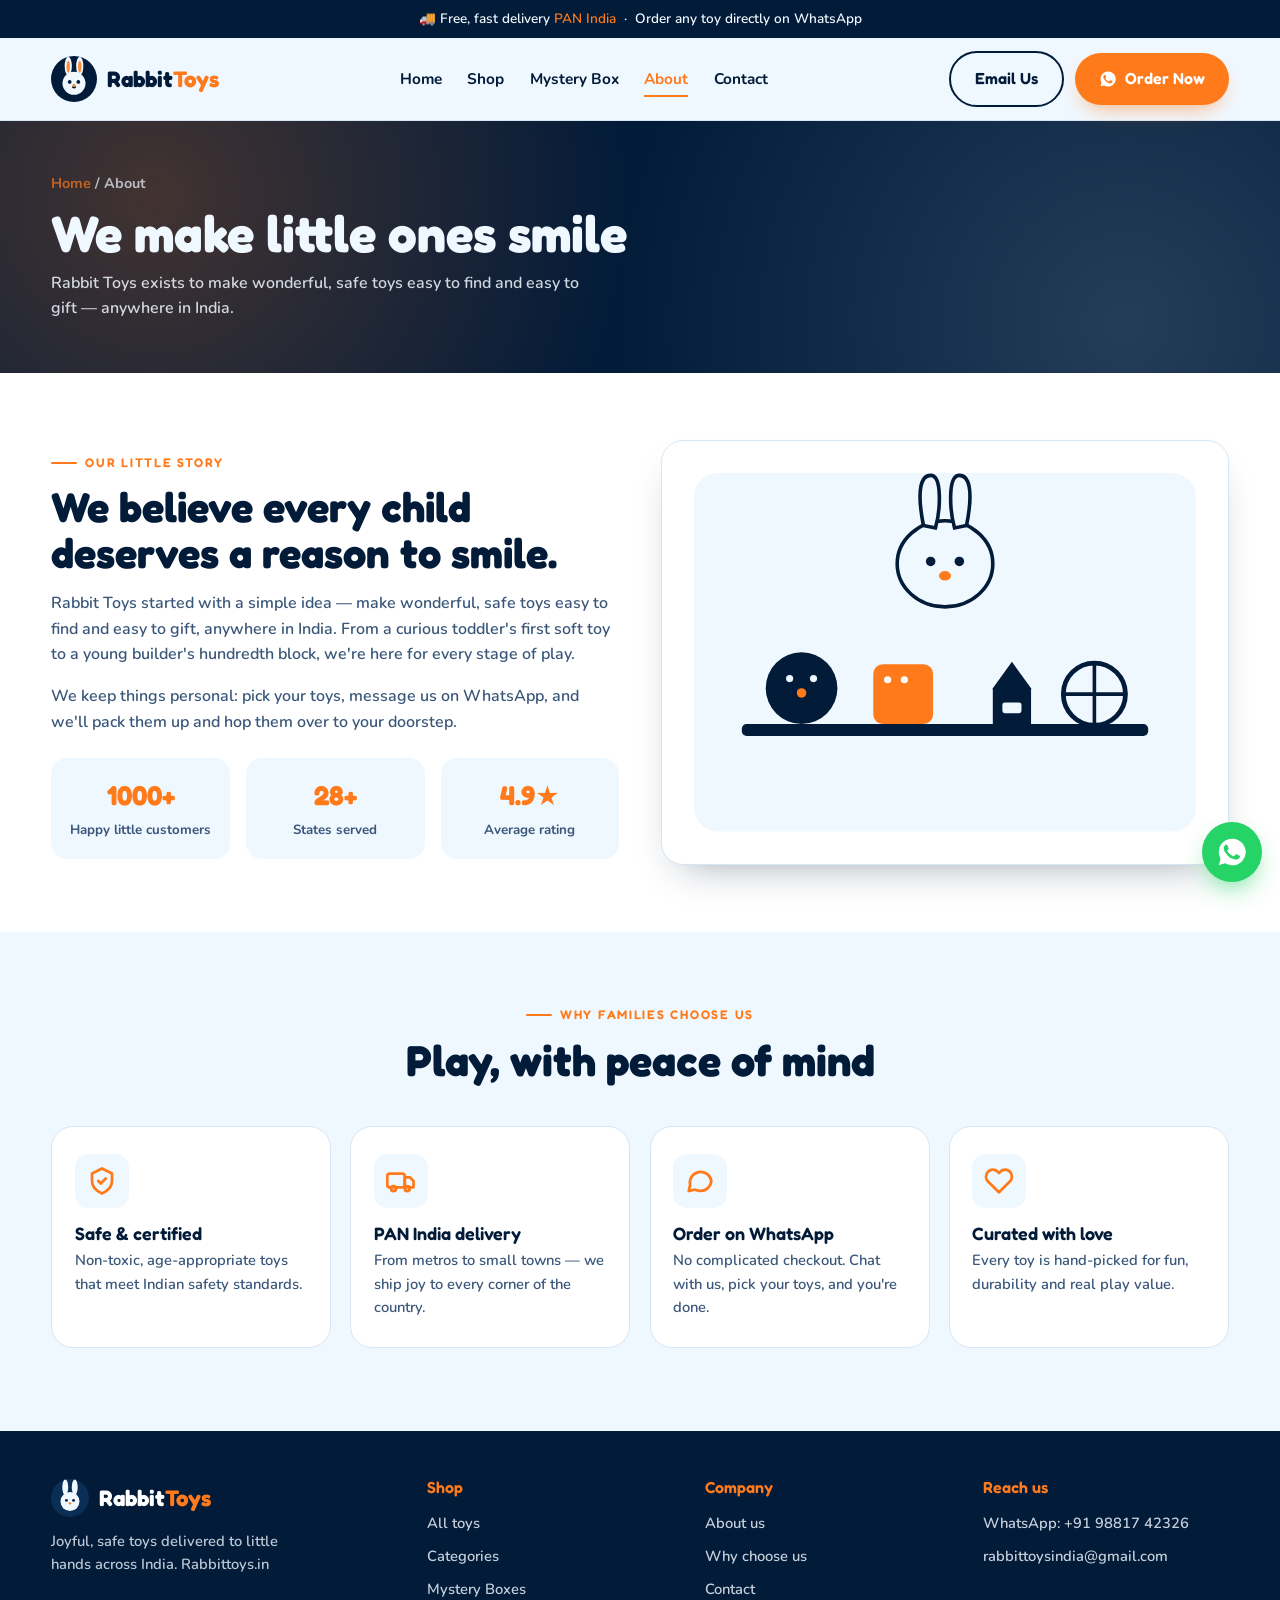
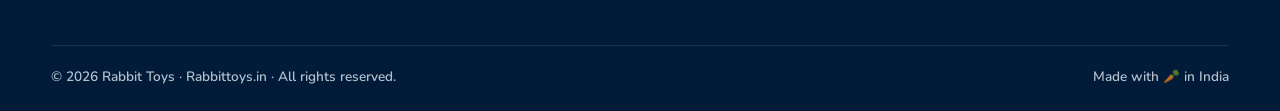
==== commit 81381791: "Add files via upload" ====
--- a/about.html
+++ b/about.html
@@ -1,159 +1,82 @@
 <!DOCTYPE html>
 <html lang="en">
 <head>
-<meta charset="UTF-8" />
-<meta name="viewport" content="width=device-width, initial-scale=1.0" />
-<title>About — RabbitToys</title>
-<meta name="description" content="The story behind RabbitToys — heirloom-quality children's toys, crafted with care in India." />
-<link rel="icon" type="image/jpeg" href="logo.jpg" />
-<link rel="preconnect" href="https://fonts.googleapis.com">
-<link rel="preconnect" href="https://fonts.gstatic.com" crossorigin>
-<link href="https://fonts.googleapis.com/css2?family=Fraunces:ital,opsz,wght@0,9..144,300;0,9..144,400;0,9..144,500;0,9..144,600;1,9..144,300;1,9..144,400&family=Inter+Tight:wght@300;400;500;600;700&display=swap" rel="stylesheet">
-<link rel="stylesheet" href="styles.css">
+<meta charset="UTF-8" /><meta name="viewport" content="width=device-width, initial-scale=1.0" />
+<title>About — Rabbit Toys</title><meta name="description" content="About Rabbit Toys (Rabbittoys.in): safe, curated toys delivered PAN India with easy WhatsApp ordering." />
+<link rel="preconnect" href="https://fonts.googleapis.com" /><link rel="preconnect" href="https://fonts.gstatic.com" crossorigin />
+<link href="https://fonts.googleapis.com/css2?family=Fredoka:wght@400;500;600;700&family=Nunito:wght@400;500;600;700;800&display=swap" rel="stylesheet" />
+<link rel="stylesheet" href="styles.css" />
 </head>
 <body>
+<div class="topbar">🚚 Free, fast delivery <span>PAN India</span> &nbsp;·&nbsp; Order any toy directly on WhatsApp</div>
+<header>
+  <div class="wrap nav">
+    <a class="brand" href="index.html" aria-label="Rabbit Toys home"><svg width="46" height="46" viewBox="0 0 64 64" aria-hidden="true">
+<circle cx="32" cy="32" r="32" fill="#021B39"/>
+<ellipse cx="24" cy="14" rx="5" ry="13" fill="#F0F8FF"/><ellipse cx="40" cy="14" rx="5" ry="13" fill="#F0F8FF"/>
+<ellipse cx="24" cy="15" rx="2.4" ry="8.5" fill="#FF7A1A" opacity=".85"/><ellipse cx="40" cy="15" rx="2.4" ry="8.5" fill="#FF7A1A" opacity=".85"/>
+<circle cx="32" cy="38" r="16" fill="#F0F8FF"/><circle cx="26" cy="36" r="2.6" fill="#021B39"/><circle cx="38" cy="36" r="2.6" fill="#021B39"/>
+<path d="M30 43 q2 2 4 0" stroke="#021B39" stroke-width="2" fill="none" stroke-linecap="round"/><circle cx="32" cy="41" r="2" fill="#FF7A1A"/></svg><span class="brand-name">Rabbit<b>Toys</b></span></a>
+    <nav class="links" id="links"><a href="index.html">Home</a><a href="shop.html">Shop</a><a href="mystery-box.html">Mystery Box</a><a href="about.html" class='active'>About</a><a href="contact.html">Contact</a></nav>
+    <div class="nav-cta">
+      <a class="btn btn-ghost" href="mailto:rabbittoysindia@gmail.com">Email Us</a>
+      <a class="btn btn-carrot" href="https://wa.me/919881742326?text=Hi%20Rabbit%20Toys!%20I'd%20like%20to%20place%20an%20order." target="_blank" rel="noopener"><svg width="18" height="18" viewBox="0 0 24 24" fill="#fff"><path d="M12 2a10 10 0 0 0-8.6 15l-1.3 4.8 4.9-1.3A10 10 0 1 0 12 2Zm5.7 14.2c-.2.7-1.4 1.3-2 1.4-.5.1-1.2.1-1.9-.1-.4-.1-1-.3-1.7-.6-3-1.3-5-4.4-5.1-4.6-.2-.2-1.2-1.6-1.2-3s.7-2.1 1-2.4c.2-.3.5-.3.7-.3h.5c.2 0 .4 0 .6.5.2.5.8 1.9.8 2 .1.1.1.3 0 .5l-.3.5c-.2.2-.3.4-.5.5-.2.2-.3.3-.1.6.2.3.9 1.4 1.9 2.3 1.3 1.1 2.3 1.5 2.6 1.6.3.1.5.1.7-.1.2-.2.8-.9 1-1.2.2-.3.4-.2.7-.1.3.1 1.8.8 2 1 .3.1.5.2.5.3.1.2.1.7-.1 1.3Z"/></svg> Order Now</a>
+    </div>
+    <button class="hamburger" id="burger" aria-label="Menu"><span></span><span></span><span></span></button>
+  </div>
+</header>
 
-<div id="site-header"></div>
-
-<section class="page-header">
-  <div class="container">
-    <div class="crumbs"><a href="index.html">Home</a><span>·</span>About</div>
-    <h1>The story <em>behind</em> the story.</h1>
-    <p>A small workshop, a big belief — that toys should be built for memory, not just for moments.</p>
+<section class="page-banner"><div class="wrap">
+    <div class="crumb"><a href="index.html">Home</a> / About</div>
+    <h1>We make little ones smile</h1><p>Rabbit Toys exists to make wonderful, safe toys easy to find and easy to gift — anywhere in India.</p></div></section>
+<section id="about" style="background:#fff"><div class="wrap about-grid">
+  <div class="reveal"><span class="eyebrow">Our little story</span>
+    <h2>We believe every child deserves a reason to smile.</h2>
+    <p>Rabbit Toys started with a simple idea — make wonderful, safe toys easy to find and easy to gift, anywhere in India. From a curious toddler's first soft toy to a young builder's hundredth block, we're here for every stage of play.</p>
+    <p>We keep things personal: pick your toys, message us on WhatsApp, and we'll pack them up and hop them over to your doorstep.</p>
+    <div class="stat-row"><div class="stat"><b>1000+</b><small>Happy little customers</small></div><div class="stat"><b>28+</b><small>States served</small></div><div class="stat"><b>4.9★</b><small>Average rating</small></div></div>
   </div>
-</section>
-
-<section class="about-intro">
-  <div class="container">
-    <div class="about-intro-grid">
-      <div class="about-image fade-up">
-        <img src="logo.jpg" alt="RabbitToys mascot" />
+  <div class="about-art reveal"><svg width="100%" viewBox="0 0 420 300" aria-hidden="true">
+    <rect width="420" height="300" rx="20" fill="#F0F8FF"/><rect x="40" y="210" width="340" height="10" rx="4" fill="#021B39"/>
+    <circle cx="90" cy="180" r="30" fill="#021B39"/><circle cx="80" cy="172" r="3" fill="#F0F8FF"/><circle cx="100" cy="172" r="3" fill="#F0F8FF"/><circle cx="90" cy="184" r="4" fill="#FF7A1A"/>
+    <rect x="150" y="160" width="50" height="50" rx="8" fill="#FF7A1A"/><circle cx="162" cy="173" r="3" fill="#fff"/><circle cx="176" cy="173" r="3" fill="#fff"/>
+    <path d="M250 210 v-30 l16-22 16 22 v30z" fill="#021B39"/><rect x="258" y="192" width="16" height="9" rx="2" fill="#F0F8FF"/>
+    <circle cx="335" cy="185" r="26" fill="#F0F8FF" stroke="#021B39" stroke-width="4"/><path d="M335 159v52M309 185h52" stroke="#021B39" stroke-width="3"/>
+    <ellipse cx="210" cy="76" rx="40" ry="36" fill="#F0F8FF" stroke="#021B39" stroke-width="3"/>
+    <path d="M192 44 C186 14 190 2 198 2 C208 2 206 32 202 46Z" fill="#F0F8FF" stroke="#021B39" stroke-width="3"/><path d="M228 44 C234 14 230 2 222 2 C212 2 214 32 218 46Z" fill="#F0F8FF" stroke="#021B39" stroke-width="3"/>
+    <circle cx="198" cy="74" r="4" fill="#021B39"/><circle cx="222" cy="74" r="4" fill="#021B39"/><ellipse cx="210" cy="86" rx="5" ry="4" fill="#FF7A1A"/></svg></div>
+</div></section>
+<section id="why"><div class="wrap">
+  <div class="sec-head reveal"><span class="eyebrow">Why families choose us</span><h2>Play, with peace of mind</h2></div>
+  <div class="why">
+    <div class="feat reveal"><div class="ic"><svg width="30" height="30" viewBox="0 0 24 24" fill="none" stroke="#FF7A1A" stroke-width="2.2" stroke-linecap="round" stroke-linejoin="round"><path d="M12 2 4 6v6c0 5 3.5 8 8 10 4.5-2 8-5 8-10V6z"/><path d="m9 12 2 2 4-4"/></svg></div><h3>Safe &amp; certified</h3><p>Non-toxic, age-appropriate toys that meet Indian safety standards.</p></div>
+    <div class="feat reveal"><div class="ic"><svg width="30" height="30" viewBox="0 0 24 24" fill="none" stroke="#FF7A1A" stroke-width="2.2" stroke-linecap="round" stroke-linejoin="round"><rect x="1" y="6" width="14" height="11" rx="2"/><path d="M15 9h4l3 3v5h-7z"/><circle cx="6" cy="18" r="2"/><circle cx="17" cy="18" r="2"/></svg></div><h3>PAN India delivery</h3><p>From metros to small towns — we ship joy to every corner of the country.</p></div>
+    <div class="feat reveal"><div class="ic"><svg width="30" height="30" viewBox="0 0 24 24" fill="none" stroke="#FF7A1A" stroke-width="2.2" stroke-linecap="round" stroke-linejoin="round"><path d="M21 11.5a8.4 8.4 0 0 1-9 8.4 8.4 8.4 0 0 1-4-1L3 20l1.1-4.9A8.4 8.4 0 1 1 21 11.5z"/></svg></div><h3>Order on WhatsApp</h3><p>No complicated checkout. Chat with us, pick your toys, and you're done.</p></div>
+    <div class="feat reveal"><div class="ic"><svg width="30" height="30" viewBox="0 0 24 24" fill="none" stroke="#FF7A1A" stroke-width="2.2" stroke-linecap="round" stroke-linejoin="round"><path d="M20.8 4.6a5.5 5.5 0 0 0-7.8 0L12 5.6l-1-1a5.5 5.5 0 0 0-7.8 7.8l1 1L12 21l7.8-7.8 1-1a5.5 5.5 0 0 0 0-7.6z"/></svg></div><h3>Curated with love</h3><p>Every toy is hand-picked for fun, durability and real play value.</p></div>
+  </div>
+</div></section>
+<footer>
+  <div class="wrap">
+    <div class="foot-grid">
+      <div>
+        <div class="brand"><svg width="38" height="38" viewBox="0 0 64 64"><circle cx="32" cy="32" r="32" fill="#0A2E54"/><ellipse cx="24" cy="14" rx="5" ry="13" fill="#F0F8FF"/><ellipse cx="40" cy="14" rx="5" ry="13" fill="#F0F8FF"/><circle cx="32" cy="38" r="16" fill="#F0F8FF"/><circle cx="26" cy="36" r="2.4" fill="#021B39"/><circle cx="38" cy="36" r="2.4" fill="#021B39"/><circle cx="32" cy="41" r="2" fill="#FF7A1A"/></svg><span class="brand-name">Rabbit<b>Toys</b></span></div>
+        <p>Joyful, safe toys delivered to little hands across India. Rabbittoys.in</p>
       </div>
-      <div class="about-text fade-up delay-2">
-        <span class="section-eyebrow" style="padding: 0;">Est. 2018, Pune</span>
-        <h2 style="margin-top: 20px;">It began with one <em>wooden rabbit</em>.</h2>
-        <p>RabbitToys was born when our founder, a new parent, couldn't find a toy that felt worthy of her daughter's first birthday. Plastic, loud, disposable — they all felt forgettable. So she made one herself: a small wooden rabbit, sanded smooth, painted in safe pigments, signed on the underside.</p>
-        <p>That rabbit still sits on her daughter's shelf today. And it started everything.</p>
-        <p>Eight years later, we curate over 200 pieces from artisans across India and a handful of trusted partners abroad. Each one is chosen by hand, packed with care, and shipped with a small note — because we believe a toy isn't just a toy. It's the first object that teaches a child what beauty feels like.</p>
-        <div class="signature">— with love, the RabbitToys family</div>
-      </div>
+      <div><h4>Shop</h4><ul><li><a href="shop.html">All toys</a></li><li><a href="shop.html#cats">Categories</a></li><li><a href="mystery-box.html">Mystery Boxes</a></li></ul></div>
+      <div><h4>Company</h4><ul><li><a href="about.html">About us</a></li><li><a href="about.html#why">Why choose us</a></li><li><a href="contact.html">Contact</a></li></ul></div>
+      <div><h4>Reach us</h4><ul><li><a href="https://wa.me/919881742326" target="_blank" rel="noopener">WhatsApp: +91 98817 42326</a></li><li><a href="mailto:rabbittoysindia@gmail.com">rabbittoysindia@gmail.com</a></li></ul></div>
     </div>
+    <div class="foot-bottom"><span>© <span id="yr"></span> Rabbit Toys · Rabbittoys.in · All rights reserved.</span><span>Made with 🥕 in India</span></div>
   </div>
-</section>
-
-<section class="timeline">
-  <div class="container">
-    <div class="section-head">
-      <span class="section-eyebrow">Our Journey</span>
-      <h2>Eight years, <em>one</em> ambition.</h2>
-      <p>To make toys that families pass down, not throw away.</p>
-    </div>
-    <div class="timeline-grid">
-      <div class="tl-item fade-up">
-        <span class="tl-year">2018</span>
-        <h4>The First Rabbit</h4>
-        <p>A handmade wooden toy. A new mother. The beginning of an obsession with doing it right.</p>
-      </div>
-      <div class="tl-item fade-up delay-2">
-        <span class="tl-year">2020</span>
-        <h4>The Workshop</h4>
-        <p>A small studio in Pune. Five artisans, twenty designs, a thousand careful hours.</p>
-      </div>
-      <div class="tl-item fade-up delay-3">
-        <span class="tl-year">2023</span>
-        <h4>10,000 Homes</h4>
-        <p>Our toys reach families across all 28 states. Each one delivered with a handwritten note.</p>
-      </div>
-      <div class="tl-item fade-up delay-4">
-        <span class="tl-year">2026</span>
-        <h4>rabbittoys.in</h4>
-        <p>A new chapter — and a new home online. The same care, made available to every Indian family.</p>
-      </div>
-    </div>
-  </div>
-</section>
-
-<section class="story-feature">
-  <div class="container">
-    <div class="story-grid">
-      <div>
-        <span class="section-eyebrow" style="color: var(--gold-glow); padding: 0;">Our Promise</span>
-        <h2 class="story-quote">We choose <em>fewer</em> toys, so each one means more.</h2>
-        <p class="body">In an age of endless plastic and forgettable trends, we believe in the opposite. We choose slowly. We test relentlessly. We say no to most things — so that the few that earn a place in our collection deserve a place in your home.</p>
-        <a href="services.html" class="btn btn-gold">See How We Work <span class="arrow">→</span></a>
-        <div class="story-stats">
-          <div class="story-stat">
-            <span class="num">200+</span>
-            <span class="lbl">Carefully chosen</span>
-          </div>
-          <div class="story-stat">
-            <span class="num">12,000+</span>
-            <span class="lbl">Indian families</span>
-          </div>
-        </div>
-      </div>
-      <div class="story-visual">
-        <div class="story-visual-content">
-          <span class="quote-mark">"</span>
-        </div>
-      </div>
-    </div>
-  </div>
-</section>
-
-<section class="values">
-  <div class="container">
-    <div class="section-head">
-      <span class="section-eyebrow">What We Stand For</span>
-      <h2>Four values, <em>quietly</em> upheld.</h2>
-    </div>
-    <div class="values-grid">
-      <div class="value">
-        <div class="value-icon">
-          <svg viewBox="0 0 24 24" fill="none" stroke="currentColor" stroke-width="1.8"><path d="M12 2 4 5v7c0 5 3.4 9.5 8 11 4.6-1.5 8-6 8-11V5l-8-3z"/></svg>
-        </div>
-        <h4>Safety, always</h4>
-        <p>Every material tested. Every edge softened. Every paint food-safe. No exceptions.</p>
-      </div>
-      <div class="value">
-        <div class="value-icon">
-          <svg viewBox="0 0 24 24" fill="none" stroke="currentColor" stroke-width="1.8"><circle cx="12" cy="12" r="9"/><path d="M8 14s1.5 2 4 2 4-2 4-2M9 9h.01M15 9h.01"/></svg>
-        </div>
-        <h4>Joy over jargon</h4>
-        <p>We don't sell features. We sell the look on your child's face the first time they open the box.</p>
-      </div>
-      <div class="value">
-        <div class="value-icon">
-          <svg viewBox="0 0 24 24" fill="none" stroke="currentColor" stroke-width="1.8"><path d="M3 12s3-7 9-7 9 7 9 7-3 7-9 7-9-7-9-7z"/><circle cx="12" cy="12" r="3"/></svg>
-        </div>
-        <h4>Transparency</h4>
-        <p>Who made it, where, with what. Every product tells you its origin, plainly and proudly.</p>
-      </div>
-      <div class="value">
-        <div class="value-icon">
-          <svg viewBox="0 0 24 24" fill="none" stroke="currentColor" stroke-width="1.8"><path d="M12 2v6m0 0 3-3m-3 3L9 5"/><path d="M5 12H3m18 0h-2"/><path d="M12 22v-6m0 0 3 3m-3-3-3 3"/><path d="M22 12c0 5-4 9-9 9"/></svg>
-        </div>
-        <h4>Built to last</h4>
-        <p>If a toy can't survive a sibling, two cousins, and a Sunday garden party, it doesn't belong here.</p>
-      </div>
-    </div>
-  </div>
-</section>
-
-<section class="newsletter">
-  <div class="container">
-    <div class="newsletter-inner">
-      <h2>Walk with us, <em>one letter</em> at a time.</h2>
-      <p>Subscribe for new arrivals, quiet sales, and the occasional story from the workshop.</p>
-      <form>
-        <input type="email" placeholder="Your email address" required>
-        <button type="submit">Subscribe</button>
-      </form>
-    </div>
-  </div>
-</section>
-
-<div id="site-footer"></div>
-<script src="shared.js"></script>
+</footer>
+<a class="wa-float" href="https://wa.me/919881742326?text=Hi%20Rabbit%20Toys!" target="_blank" rel="noopener" aria-label="Chat on WhatsApp"><svg width="32" height="32" viewBox="0 0 24 24" fill="#fff"><path d="M12 2a10 10 0 0 0-8.6 15l-1.3 4.8 4.9-1.3A10 10 0 1 0 12 2Zm5.7 14.2c-.2.7-1.4 1.3-2 1.4-.5.1-1.2.1-1.9-.1-.4-.1-1-.3-1.7-.6-3-1.3-5-4.4-5.1-4.6-.2-.2-1.2-1.6-1.2-3s.7-2.1 1-2.4c.2-.3.5-.3.7-.3h.5c.2 0 .4 0 .6.5.2.5.8 1.9.8 2 .1.1.1.3 0 .5l-.3.5c-.2.2-.3.4-.5.5-.2.2-.3.3-.1.6.2.3.9 1.4 1.9 2.3 1.3 1.1 2.3 1.5 2.6 1.6.3.1.5.1.7-.1.2-.2.8-.9 1-1.2.2-.3.4-.2.7-.1.3.1 1.8.8 2 1 .3.1.5.2.5.3.1.2.1.7-.1 1.3Z"/></svg></a>
+<script>
+  const burger=document.getElementById('burger'),links=document.getElementById('links');
+  burger.addEventListener('click',()=>links.classList.toggle('open'));
+  links.querySelectorAll('a').forEach(a=>a.addEventListener('click',()=>links.classList.remove('open')));
+  document.getElementById('yr').textContent=new Date().getFullYear();
+  const io=new IntersectionObserver((es)=>{es.forEach(e=>{if(e.isIntersecting){e.target.classList.add('in');io.unobserve(e.target)}})},{threshold:.12});
+  document.querySelectorAll('.reveal').forEach(el=>io.observe(el));
+</script>
 </body>
-</html>
+</html>
--- a/styles.css
+++ b/styles.css
@@ -1,1531 +1,258 @@
-/* ============================================
-   RabbitToys — Luxurious Kids Toys
-   Shared stylesheet for all pages
-   ============================================ */
-
-:root {
-  --ivory: #f7f2e8;
-  --ivory-deep: #ede5d3;
-  --cream: #fbf8f1;
-  --paper: #ffffff;
-  --ink: #14233f;
-  --ink-soft: #2a3a5a;
-  --ink-muted: #5c6781;
-  --gold: #b08a4f;
-  --gold-deep: #8c6c3c;
-  --gold-glow: #d9b87a;
-  --rose: #c44a3d;
-  --sky: #6fb3d8;
-  --honey: #e6b94a;
-  --leaf: #4a8b5a;
-  --line: rgba(20, 35, 63, 0.12);
-  --line-soft: rgba(20, 35, 63, 0.06);
-  --shadow-sm: 0 1px 2px rgba(20,35,63,0.04), 0 2px 8px rgba(20,35,63,0.04);
-  --shadow-md: 0 4px 12px rgba(20,35,63,0.06), 0 12px 32px rgba(20,35,63,0.08);
-  --shadow-lg: 0 12px 32px rgba(20,35,63,0.10), 0 32px 64px rgba(20,35,63,0.12);
-}
-
-* { box-sizing: border-box; margin: 0; padding: 0; }
-html { scroll-behavior: smooth; }
-body {
-  font-family: 'Inter Tight', -apple-system, sans-serif;
-  background: var(--cream);
-  color: var(--ink);
-  line-height: 1.6;
-  -webkit-font-smoothing: antialiased;
-  overflow-x: hidden;
-}
-
-body::before {
-  content: "";
-  position: fixed;
-  inset: 0;
-  pointer-events: none;
-  z-index: 1;
-  background-image:
-    radial-gradient(circle at 20% 30%, rgba(176, 138, 79, 0.04) 0%, transparent 40%),
-    radial-gradient(circle at 80% 70%, rgba(20, 35, 63, 0.03) 0%, transparent 40%);
-}
-
-a { color: inherit; text-decoration: none; }
-img { max-width: 100%; display: block; }
-button { font-family: inherit; cursor: pointer; border: none; background: none; color: inherit; }
-
-.container {
-  max-width: 1320px;
-  margin: 0 auto;
-  padding: 0 32px;
-  position: relative;
-  z-index: 2;
-}
-
-/* ---------- ANNOUNCEMENT BAR ---------- */
-.announce {
-  background: var(--ink);
-  color: var(--ivory);
-  text-align: center;
-  padding: 10px 16px;
-  font-size: 12px;
-  letter-spacing: 0.14em;
-  text-transform: uppercase;
-  font-weight: 500;
-  position: relative;
-  z-index: 10;
-}
-.announce span { color: var(--gold-glow); }
-
-/* ---------- HEADER ---------- */
-header {
-  position: sticky;
-  top: 0;
-  background: rgba(251, 248, 241, 0.92);
-  backdrop-filter: blur(14px);
-  -webkit-backdrop-filter: blur(14px);
-  border-bottom: 1px solid var(--line-soft);
-  z-index: 100;
-}
-.nav {
-  display: flex;
-  align-items: center;
-  justify-content: space-between;
-  padding: 18px 0;
-}
-.logo-wrap { display: flex; align-items: center; gap: 12px; }
-.logo-wrap img {
-  width: 56px;
-  height: 56px;
-  object-fit: contain;
-  border-radius: 12px;
-}
-.brand-text { display: flex; flex-direction: column; line-height: 1; }
-.brand-text .name {
-  font-family: 'Fraunces', serif;
-  font-weight: 600;
-  font-size: 22px;
-  letter-spacing: -0.01em;
-  color: var(--ink);
-}
-.brand-text .tag {
-  font-size: 10px;
-  letter-spacing: 0.24em;
-  text-transform: uppercase;
-  color: var(--gold);
-  margin-top: 4px;
-  font-weight: 500;
-}
-.nav ul { display: flex; list-style: none; gap: 32px; }
-.nav a.nav-link {
-  font-size: 14px;
-  font-weight: 500;
-  color: var(--ink);
-  position: relative;
-  padding: 6px 0;
-  transition: color 0.3s;
-}
-.nav a.nav-link::after {
-  content: "";
-  position: absolute;
-  bottom: 0;
-  left: 0;
-  width: 0;
-  height: 1px;
-  background: var(--gold);
-  transition: width 0.3s ease;
-}
-.nav a.nav-link:hover,
-.nav a.nav-link.active { color: var(--gold-deep); }
-.nav a.nav-link:hover::after,
-.nav a.nav-link.active::after { width: 100%; }
-
-.nav-icons { display: flex; gap: 14px; align-items: center; }
-.icon-btn {
-  width: 40px;
-  height: 40px;
-  border-radius: 50%;
-  display: grid;
-  place-items: center;
-  transition: all 0.3s;
-  color: var(--ink);
-}
-.icon-btn:hover { background: var(--ivory-deep); color: var(--gold-deep); }
-.icon-btn svg { width: 18px; height: 18px; }
-
-/* Mobile menu toggle */
-.menu-toggle { display: none; }
-
-/* ---------- BUTTONS ---------- */
-.btn {
-  display: inline-flex;
-  align-items: center;
-  gap: 10px;
-  padding: 16px 32px;
-  font-size: 13px;
-  font-weight: 600;
-  letter-spacing: 0.12em;
-  text-transform: uppercase;
-  transition: all 0.35s cubic-bezier(0.4, 0, 0.2, 1);
-  border-radius: 2px;
-  cursor: pointer;
-}
-.btn-primary { background: var(--ink); color: var(--ivory); }
-.btn-primary:hover {
-  background: var(--gold-deep);
-  transform: translateY(-2px);
-  box-shadow: var(--shadow-md);
-}
-.btn-gold { background: var(--gold-deep); color: var(--ivory); }
-.btn-gold:hover {
-  background: var(--ink);
-  transform: translateY(-2px);
-  box-shadow: var(--shadow-md);
-}
-.btn-ghost {
-  color: var(--ink);
-  border-bottom: 1px solid var(--ink);
-  padding: 16px 4px;
-  border-radius: 0;
-}
-.btn-ghost:hover { color: var(--gold-deep); border-color: var(--gold-deep); }
-.btn-outline {
-  border: 1px solid var(--ink);
-  color: var(--ink);
-}
-.btn-outline:hover { background: var(--ink); color: var(--ivory); }
-.btn .arrow { transition: transform 0.3s; }
-.btn:hover .arrow { transform: translateX(4px); }
-
-/* ---------- DISPLAY HEADINGS ---------- */
-.display { font-family: 'Fraunces', Georgia, serif; font-variation-settings: 'opsz' 144; }
-
-/* ---------- SECTION COMMON ---------- */
-section { position: relative; z-index: 2; }
-.section-head {
-  text-align: center;
-  max-width: 680px;
-  margin: 0 auto 64px;
-}
-.section-eyebrow {
-  font-size: 11px;
-  letter-spacing: 0.28em;
-  text-transform: uppercase;
-  color: var(--gold-deep);
-  font-weight: 500;
-  margin-bottom: 20px;
-  display: inline-block;
-  position: relative;
-  padding: 0 32px;
-}
-.section-eyebrow::before,
-.section-eyebrow::after {
-  content: "";
-  position: absolute;
-  top: 50%;
-  width: 24px;
-  height: 1px;
-  background: var(--gold);
-}
-.section-eyebrow::before { left: 0; }
-.section-eyebrow::after { right: 0; }
-.section-head h2 {
-  font-family: 'Fraunces', serif;
-  font-weight: 400;
-  font-size: clamp(36px, 4vw, 56px);
-  line-height: 1.05;
-  letter-spacing: -0.02em;
-  color: var(--ink);
-  margin-bottom: 16px;
-}
-.section-head h2 em { font-style: italic; color: var(--gold-deep); font-weight: 300; }
-.section-head p {
-  font-size: 17px;
-  color: var(--ink-muted);
-  line-height: 1.65;
-}
-
-/* ---------- PAGE HEADER (interior pages) ---------- */
-.page-header {
-  padding: 100px 0 80px;
-  text-align: center;
-  background: linear-gradient(180deg, var(--ivory) 0%, var(--cream) 100%);
-  border-bottom: 1px solid var(--line-soft);
-  position: relative;
-  overflow: hidden;
-}
-.page-header::before,
-.page-header::after {
-  content: "";
-  position: absolute;
-  width: 280px;
-  height: 280px;
-  border-radius: 50%;
-  opacity: 0.06;
-}
-.page-header::before { background: var(--gold); top: -100px; left: -80px; }
-.page-header::after { background: var(--ink); bottom: -120px; right: -100px; }
-.crumbs {
-  font-size: 11px;
-  letter-spacing: 0.24em;
-  text-transform: uppercase;
-  color: var(--ink-muted);
-  margin-bottom: 24px;
-  font-weight: 500;
-}
-.crumbs a { color: var(--gold-deep); }
-.crumbs span { margin: 0 12px; color: var(--gold); }
-.page-header h1 {
-  font-family: 'Fraunces', serif;
-  font-weight: 400;
-  font-size: clamp(44px, 5.5vw, 76px);
-  line-height: 1;
-  letter-spacing: -0.025em;
-  color: var(--ink);
-  margin-bottom: 20px;
-}
-.page-header h1 em { font-style: italic; color: var(--gold-deep); font-weight: 300; }
-.page-header p {
-  font-size: 18px;
-  color: var(--ink-muted);
-  max-width: 600px;
-  margin: 0 auto;
-}
-
-/* ---------- HERO (home) ---------- */
-.hero {
-  padding: 70px 0 110px;
-  position: relative;
-  overflow: hidden;
-}
-.hero-grid {
-  display: grid;
-  grid-template-columns: 1.1fr 0.9fr;
-  gap: 80px;
-  align-items: center;
-}
-.hero-eyebrow {
-  display: inline-flex;
-  align-items: center;
-  gap: 12px;
-  font-size: 11px;
-  letter-spacing: 0.28em;
-  text-transform: uppercase;
-  color: var(--gold-deep);
-  font-weight: 500;
-  margin-bottom: 28px;
-}
-.hero-eyebrow::before {
-  content: "";
-  width: 32px;
-  height: 1px;
-  background: var(--gold);
-}
-.hero h1 {
-  font-family: 'Fraunces', serif;
-  font-weight: 400;
-  font-size: clamp(44px, 6vw, 88px);
-  line-height: 0.98;
-  letter-spacing: -0.025em;
-  color: var(--ink);
-  margin-bottom: 32px;
-}
-.hero h1 em { font-style: italic; font-weight: 300; color: var(--gold-deep); }
-.hero p.lede {
-  font-size: 18px;
-  line-height: 1.65;
-  color: var(--ink-muted);
-  max-width: 460px;
-  margin-bottom: 44px;
-}
-.hero-ctas { display: flex; gap: 16px; flex-wrap: wrap; }
-
-/* Hero visual */
-.hero-visual { position: relative; aspect-ratio: 1 / 1.05; }
-.hero-frame {
-  position: absolute;
-  inset: 0;
-  background: radial-gradient(circle at 50% 45%, var(--ivory) 0%, var(--ivory-deep) 100%);
-  border-radius: 50%;
-  box-shadow: var(--shadow-lg);
-  overflow: hidden;
-}
-.hero-frame::before {
-  content: "";
-  position: absolute;
-  inset: 8%;
-  border: 1px solid var(--gold);
-  border-radius: 50%;
-  opacity: 0.4;
-}
-.hero-frame::after {
-  content: "";
-  position: absolute;
-  inset: 12%;
-  border: 1px dashed var(--gold);
-  border-radius: 50%;
-  opacity: 0.25;
-}
-.hero-logo {
-  position: absolute;
-  top: 50%;
-  left: 50%;
-  transform: translate(-50%, -50%);
-  width: 78%;
-  z-index: 2;
-  filter: drop-shadow(0 12px 24px rgba(20,35,63,0.12));
-  animation: floaty 6s ease-in-out infinite;
-}
-@keyframes floaty {
-  0%, 100% { transform: translate(-50%, -50%) translateY(0); }
-  50% { transform: translate(-50%, -50%) translateY(-12px); }
-}
-
-.dot { position: absolute; border-radius: 50%; opacity: 0.85; }
-.dot-1 { width: 16px; height: 16px; background: var(--rose); top: 8%; right: 14%; animation: bob 5s ease-in-out infinite; }
-.dot-2 { width: 10px; height: 10px; background: var(--sky); bottom: 18%; left: 6%; animation: bob 7s ease-in-out infinite 0.5s; }
-.dot-3 { width: 22px; height: 22px; background: var(--honey); bottom: 6%; right: 8%; animation: bob 6.5s ease-in-out infinite 1s; }
-.dot-4 { width: 8px; height: 8px; background: var(--leaf); top: 22%; left: 4%; animation: bob 5.5s ease-in-out infinite 1.5s; }
-@keyframes bob { 0%, 100% { transform: translateY(0); } 50% { transform: translateY(-14px); } }
-
-/* Hero stats */
-.hero-stats {
-  margin-top: 80px;
-  display: grid;
-  grid-template-columns: repeat(4, 1fr);
-  gap: 40px;
-  padding-top: 40px;
-  border-top: 1px solid var(--line);
-}
-.stat .num {
-  font-family: 'Fraunces', serif;
-  font-size: 40px;
-  font-weight: 400;
-  color: var(--ink);
-  letter-spacing: -0.02em;
-  display: block;
-}
-.stat .num em { font-style: italic; color: var(--gold-deep); }
-.stat .lbl {
-  font-size: 11px;
-  letter-spacing: 0.18em;
-  text-transform: uppercase;
-  color: var(--ink-muted);
-  margin-top: 6px;
-  display: block;
-}
-
-/* ---------- COLLECTIONS ---------- */
-.collections { padding: 100px 0; background: var(--ivory); }
-.collection-grid {
-  display: grid;
-  grid-template-columns: repeat(3, 1fr);
-  gap: 24px;
-}
-.collection-card {
-  aspect-ratio: 3 / 4;
-  position: relative;
-  overflow: hidden;
-  border-radius: 4px;
-  cursor: pointer;
-  box-shadow: var(--shadow-sm);
-  transition: all 0.5s cubic-bezier(0.4, 0, 0.2, 1);
-}
-.collection-card:hover { transform: translateY(-6px); box-shadow: var(--shadow-lg); }
-.collection-bg {
-  position: absolute;
-  inset: 0;
-  display: grid;
-  place-items: center;
-  transition: transform 0.7s cubic-bezier(0.4, 0, 0.2, 1);
-}
-.collection-card:hover .collection-bg { transform: scale(1.05); }
-.col-1 { background: linear-gradient(160deg, #e8d5c4 0%, #c9a587 100%); }
-.col-2 { background: linear-gradient(160deg, #c6d8e4 0%, #7ba7c4 100%); }
-.col-3 { background: linear-gradient(160deg, #e6d5a8 0%, #c4a45c 100%); }
-
-.collection-shape {
-  width: 60%;
-  aspect-ratio: 1;
-  border-radius: 50%;
-  background: rgba(255,255,255,0.3);
-  backdrop-filter: blur(2px);
-  display: grid;
-  place-items: center;
-  font-family: 'Fraunces', serif;
-  font-size: 80px;
-  color: var(--ivory);
-  font-weight: 300;
-  border: 1px solid rgba(255,255,255,0.5);
-}
-.collection-content {
-  position: absolute;
-  bottom: 0;
-  left: 0;
-  right: 0;
-  padding: 32px;
-  color: var(--ivory);
-  background: linear-gradient(to top, rgba(20,35,63,0.65) 0%, transparent 100%);
-}
-.collection-content .num {
-  font-family: 'Fraunces', serif;
-  font-style: italic;
-  font-size: 14px;
-  color: var(--gold-glow);
-  margin-bottom: 8px;
-}
-.collection-content h3 {
-  font-family: 'Fraunces', serif;
-  font-weight: 500;
-  font-size: 26px;
-  margin-bottom: 6px;
-}
-.collection-content p { font-size: 13px; opacity: 0.9; }
-
-/* ---------- PRODUCTS ---------- */
-.bestsellers { padding: 100px 0; }
-.product-grid {
-  display: grid;
-  grid-template-columns: repeat(4, 1fr);
-  gap: 28px;
-}
-.product-card {
-  background: var(--paper);
-  border-radius: 4px;
-  overflow: hidden;
-  transition: all 0.4s cubic-bezier(0.4, 0, 0.2, 1);
-  border: 1px solid var(--line-soft);
-  position: relative;
-}
-.product-card:hover {
-  transform: translateY(-8px);
-  box-shadow: var(--shadow-md);
-  border-color: transparent;
-}
-.product-image {
-  aspect-ratio: 1;
-  background: var(--ivory);
-  position: relative;
-  overflow: hidden;
-  display: grid;
-  place-items: center;
-}
-.product-shape {
-  width: 55%;
-  aspect-ratio: 1;
-  transition: transform 0.5s cubic-bezier(0.4, 0, 0.2, 1);
-}
-.product-card:hover .product-shape { transform: scale(1.08) rotate(-3deg); }
-.badge {
-  position: absolute;
-  top: 16px;
-  left: 16px;
-  background: var(--ink);
-  color: var(--ivory);
-  font-size: 10px;
-  font-weight: 600;
-  letter-spacing: 0.14em;
-  text-transform: uppercase;
-  padding: 6px 12px;
-  border-radius: 2px;
-  z-index: 2;
-}
-.badge.gold { background: var(--gold-deep); }
-.badge.rose { background: var(--rose); }
-.wishlist {
-  position: absolute;
-  top: 16px;
-  right: 16px;
-  width: 36px;
-  height: 36px;
-  background: var(--paper);
-  border-radius: 50%;
-  display: grid;
-  place-items: center;
-  transition: all 0.3s;
-  color: var(--ink-muted);
-  box-shadow: var(--shadow-sm);
-  z-index: 2;
-}
-.wishlist:hover { color: var(--rose); transform: scale(1.1); }
-.wishlist svg { width: 16px; height: 16px; }
-.product-info { padding: 24px; }
-.product-cat {
-  font-size: 11px;
-  letter-spacing: 0.18em;
-  text-transform: uppercase;
-  color: var(--gold-deep);
-  margin-bottom: 8px;
-  font-weight: 500;
-}
-.product-name {
-  font-family: 'Fraunces', serif;
-  font-weight: 500;
-  font-size: 19px;
-  color: var(--ink);
-  margin-bottom: 6px;
-}
-.product-story {
-  font-size: 13px;
-  color: var(--ink-muted);
-  margin-bottom: 18px;
-  font-style: italic;
-  line-height: 1.5;
-}
-.product-bottom { display: flex; align-items: center; justify-content: space-between; }
-.product-price {
-  font-family: 'Fraunces', serif;
-  font-size: 20px;
-  color: var(--ink);
-  font-weight: 500;
-}
-.product-price .strike {
-  font-size: 14px;
-  color: var(--ink-muted);
-  text-decoration: line-through;
-  margin-right: 6px;
-  font-weight: 400;
-}
-.add-btn {
-  width: 38px;
-  height: 38px;
-  background: var(--ivory);
-  border-radius: 50%;
-  display: grid;
-  place-items: center;
-  transition: all 0.3s;
-  color: var(--ink);
-}
-.add-btn:hover { background: var(--ink); color: var(--ivory); transform: rotate(90deg); }
-
-/* ---------- STORY FEATURE STRIP ---------- */
-.story-feature {
-  padding: 120px 0;
-  background: var(--ink);
-  color: var(--ivory);
-  position: relative;
-  overflow: hidden;
-}
-.story-feature::before {
-  content: "";
-  position: absolute;
-  inset: 0;
-  background:
-    radial-gradient(circle at 20% 30%, rgba(176, 138, 79, 0.15) 0%, transparent 50%),
-    radial-gradient(circle at 80% 70%, rgba(111, 179, 216, 0.1) 0%, transparent 50%);
-}
-.story-grid {
-  display: grid;
-  grid-template-columns: 1fr 1fr;
-  gap: 80px;
-  align-items: center;
-  position: relative;
-}
-.story-quote {
-  font-family: 'Fraunces', serif;
-  font-weight: 300;
-  font-size: clamp(30px, 3.5vw, 46px);
-  line-height: 1.2;
-  letter-spacing: -0.015em;
-  margin-bottom: 32px;
-}
-.story-quote em { font-style: italic; color: var(--gold-glow); }
-.story-feature p.body {
-  font-size: 17px;
-  line-height: 1.7;
-  color: rgba(247, 242, 232, 0.75);
-  margin-bottom: 36px;
-}
-.story-stats { display: flex; gap: 48px; padding-top: 32px; border-top: 1px solid rgba(247, 242, 232, 0.15); }
-.story-stat .num {
-  font-family: 'Fraunces', serif;
-  font-size: 36px;
-  color: var(--gold-glow);
-  display: block;
-}
-.story-stat .lbl {
-  font-size: 11px;
-  letter-spacing: 0.18em;
-  text-transform: uppercase;
-  color: rgba(247, 242, 232, 0.6);
-  margin-top: 6px;
-  display: block;
-}
-.story-visual {
-  aspect-ratio: 4/5;
-  background:
-    linear-gradient(135deg, rgba(176, 138, 79, 0.3), rgba(111, 179, 216, 0.2)),
-    radial-gradient(circle at 30% 40%, var(--gold-glow), transparent 60%);
-  border-radius: 4px;
-  position: relative;
-  overflow: hidden;
-  border: 1px solid rgba(217, 184, 122, 0.3);
-}
-.story-visual::before {
-  content: "";
-  position: absolute;
-  inset: 24px;
-  border: 1px solid rgba(217, 184, 122, 0.4);
-}
-.story-visual-content {
-  position: absolute;
-  inset: 0;
-  display: grid;
-  place-items: center;
-  flex-direction: column;
-}
-.story-visual-content .quote-mark {
-  font-family: 'Fraunces', serif;
-  font-style: italic;
-  font-size: 220px;
-  color: var(--gold-glow);
-  line-height: 1;
-  opacity: 0.6;
-}
-
-/* ---------- VALUES / FEATURES STRIP ---------- */
-.values {
-  padding: 90px 0;
-  background: var(--ivory);
-}
-.values-grid {
-  display: grid;
-  grid-template-columns: repeat(4, 1fr);
-  gap: 40px;
-}
-.value {
-  text-align: left;
-  padding: 0 8px;
-}
-.value-icon {
-  width: 52px;
-  height: 52px;
-  border-radius: 50%;
-  background: var(--paper);
-  display: grid;
-  place-items: center;
-  margin-bottom: 22px;
-  color: var(--gold-deep);
-  box-shadow: var(--shadow-sm);
-}
-.value-icon svg { width: 22px; height: 22px; }
-.value h4 {
-  font-family: 'Fraunces', serif;
-  font-size: 19px;
-  font-weight: 500;
-  color: var(--ink);
-  margin-bottom: 8px;
-}
-.value p { font-size: 14px; color: var(--ink-muted); line-height: 1.6; }
-
-/* ---------- NEWSLETTER ---------- */
-.newsletter {
-  padding: 90px 0;
-  background: var(--cream);
-  text-align: center;
-}
-.newsletter-inner {
-  max-width: 580px;
-  margin: 0 auto;
-}
-.newsletter h2 {
-  font-family: 'Fraunces', serif;
-  font-weight: 400;
-  font-size: clamp(32px, 4vw, 48px);
-  line-height: 1.1;
-  color: var(--ink);
-  margin-bottom: 16px;
-}
-.newsletter h2 em { font-style: italic; color: var(--gold-deep); font-weight: 300; }
-.newsletter p { color: var(--ink-muted); margin-bottom: 32px; }
-.newsletter form {
-  display: flex;
-  gap: 12px;
-  background: var(--paper);
-  padding: 8px;
-  border-radius: 2px;
-  box-shadow: var(--shadow-sm);
-  border: 1px solid var(--line-soft);
-}
-.newsletter input {
-  flex: 1;
-  border: none;
-  padding: 14px 20px;
-  font-family: inherit;
-  font-size: 15px;
-  background: transparent;
-  color: var(--ink);
-  outline: none;
-}
-.newsletter input::placeholder { color: var(--ink-muted); }
-.newsletter button {
-  background: var(--ink);
-  color: var(--ivory);
-  padding: 14px 28px;
-  font-size: 12px;
-  font-weight: 600;
-  letter-spacing: 0.14em;
-  text-transform: uppercase;
-  border-radius: 2px;
-  transition: all 0.3s;
-}
-.newsletter button:hover { background: var(--gold-deep); }
-
-/* ---------- FOOTER ---------- */
-footer {
-  background: var(--ink);
-  color: rgba(247, 242, 232, 0.85);
-  padding: 80px 0 32px;
-  position: relative;
-  z-index: 2;
-}
-.footer-grid {
-  display: grid;
-  grid-template-columns: 1.4fr 1fr 1fr 1fr;
-  gap: 60px;
-  padding-bottom: 60px;
-  border-bottom: 1px solid rgba(247, 242, 232, 0.1);
-}
-.footer-brand .logo-wrap .name { color: var(--ivory); }
-.footer-brand p {
-  margin-top: 20px;
-  color: rgba(247, 242, 232, 0.6);
-  font-size: 14px;
-  line-height: 1.7;
-  max-width: 320px;
-}
-.footer-social { display: flex; gap: 12px; margin-top: 24px; }
-.social-btn {
-  width: 36px;
-  height: 36px;
-  border-radius: 50%;
-  border: 1px solid rgba(247, 242, 232, 0.2);
-  display: grid;
-  place-items: center;
-  transition: all 0.3s;
-  color: var(--ivory);
-}
-.social-btn:hover { background: var(--gold-deep); border-color: var(--gold-deep); }
-.social-btn svg { width: 16px; height: 16px; }
-.footer-col h5 {
-  font-family: 'Fraunces', serif;
-  font-weight: 500;
-  font-size: 14px;
-  color: var(--gold-glow);
-  letter-spacing: 0.12em;
-  text-transform: uppercase;
-  margin-bottom: 24px;
-}
-.footer-col ul { list-style: none; }
-.footer-col li { margin-bottom: 12px; }
-.footer-col a {
-  font-size: 14px;
-  color: rgba(247, 242, 232, 0.65);
-  transition: color 0.3s;
-}
-.footer-col a:hover { color: var(--gold-glow); }
-.footer-bottom {
-  padding-top: 28px;
-  display: flex;
-  justify-content: space-between;
-  align-items: center;
-  flex-wrap: wrap;
-  gap: 16px;
-}
-.footer-bottom p {
-  font-size: 12px;
-  color: rgba(247, 242, 232, 0.5);
-  letter-spacing: 0.08em;
-}
-.footer-bottom .legal { display: flex; gap: 24px; }
-.footer-bottom .legal a {
-  font-size: 12px;
-  color: rgba(247, 242, 232, 0.5);
-  transition: color 0.3s;
-}
-.footer-bottom .legal a:hover { color: var(--gold-glow); }
-
-/* ---------- WHATSAPP FLOATING BUTTON ---------- */
-.whatsapp-float {
-  position: fixed;
-  bottom: 28px;
-  right: 28px;
-  width: 60px;
-  height: 60px;
-  background: #25D366;
-  border-radius: 50%;
-  display: grid;
-  place-items: center;
-  box-shadow: 0 8px 24px rgba(37, 211, 102, 0.4);
-  z-index: 999;
-  transition: all 0.3s;
-}
-.whatsapp-float:hover { transform: scale(1.1); box-shadow: 0 12px 32px rgba(37, 211, 102, 0.5); }
-.whatsapp-float svg { width: 30px; height: 30px; fill: white; }
-.whatsapp-float::before {
-  content: "";
-  position: absolute;
-  inset: -4px;
-  border-radius: 50%;
-  border: 2px solid #25D366;
-  opacity: 0.4;
-  animation: ping 2s ease-out infinite;
-}
-@keyframes ping {
-  0% { transform: scale(1); opacity: 0.4; }
-  100% { transform: scale(1.4); opacity: 0; }
-}
-
-/* ============================================
-   ABOUT PAGE
-   ============================================ */
-.about-intro { padding: 100px 0; }
-.about-intro-grid {
-  display: grid;
-  grid-template-columns: 1fr 1fr;
-  gap: 80px;
-  align-items: center;
-}
-.about-image {
-  aspect-ratio: 4/5;
-  background:
-    radial-gradient(circle at 30% 30%, var(--ivory-deep), var(--ivory)),
-    linear-gradient(135deg, var(--ivory) 0%, var(--ivory-deep) 100%);
-  border-radius: 4px;
-  position: relative;
-  overflow: hidden;
-  box-shadow: var(--shadow-lg);
-  display: grid;
-  place-items: center;
-}
-.about-image::before {
-  content: "";
-  position: absolute;
-  inset: 24px;
-  border: 1px solid var(--gold);
-  opacity: 0.4;
-}
-.about-image img {
-  width: 60%;
-  filter: drop-shadow(0 16px 32px rgba(20, 35, 63, 0.12));
-}
-.about-text h2 {
-  font-family: 'Fraunces', serif;
-  font-weight: 400;
-  font-size: clamp(34px, 4vw, 52px);
-  line-height: 1.05;
-  letter-spacing: -0.02em;
-  color: var(--ink);
-  margin-bottom: 28px;
-}
-.about-text h2 em { font-style: italic; color: var(--gold-deep); font-weight: 300; }
-.about-text p {
-  font-size: 16px;
-  color: var(--ink-muted);
-  line-height: 1.8;
-  margin-bottom: 20px;
-}
-.about-text .signature {
-  font-family: 'Fraunces', serif;
-  font-style: italic;
-  font-size: 20px;
-  color: var(--gold-deep);
-  margin-top: 28px;
-}
-
-.timeline { padding: 100px 0; background: var(--ivory); }
-.timeline-grid {
-  display: grid;
-  grid-template-columns: repeat(4, 1fr);
-  gap: 32px;
-  margin-top: 60px;
-}
-.tl-item {
-  position: relative;
-  padding-top: 60px;
-}
-.tl-item::before {
-  content: "";
-  position: absolute;
-  top: 24px;
-  left: 0;
-  right: 0;
-  height: 1px;
-  background: var(--gold);
-  opacity: 0.4;
-}
-.tl-item::after {
-  content: "";
-  position: absolute;
-  top: 18px;
-  left: 0;
-  width: 14px;
-  height: 14px;
-  border-radius: 50%;
-  background: var(--gold);
-  border: 3px solid var(--ivory);
-}
-.tl-year {
-  font-family: 'Fraunces', serif;
-  font-style: italic;
-  font-size: 32px;
-  color: var(--gold-deep);
-  margin-bottom: 12px;
-  display: block;
-}
-.tl-item h4 {
-  font-family: 'Fraunces', serif;
-  font-weight: 500;
-  font-size: 19px;
-  color: var(--ink);
-  margin-bottom: 10px;
-}
-.tl-item p { font-size: 14px; color: var(--ink-muted); line-height: 1.7; }
-
-/* ============================================
-   SERVICES PAGE
-   ============================================ */
-.services-grid {
-  padding: 100px 0;
-  display: block;
-}
-.services-list {
-  display: grid;
-  grid-template-columns: repeat(2, 1fr);
-  gap: 32px;
-}
-.service-card {
-  background: var(--paper);
-  padding: 48px 40px;
-  border-radius: 4px;
-  border: 1px solid var(--line-soft);
-  transition: all 0.4s cubic-bezier(0.4, 0, 0.2, 1);
-  position: relative;
-  overflow: hidden;
-}
-.service-card:hover {
-  transform: translateY(-6px);
-  box-shadow: var(--shadow-md);
-  border-color: transparent;
-}
-.service-card::before {
-  content: "";
-  position: absolute;
-  top: 0;
-  left: 0;
-  width: 60px;
-  height: 60px;
-  background: linear-gradient(135deg, var(--gold) 0%, var(--gold-deep) 100%);
-  opacity: 0;
-  transition: opacity 0.4s;
-  border-radius: 0 0 100% 0;
-}
-.service-card:hover::before { opacity: 0.08; }
-.service-num {
-  font-family: 'Fraunces', serif;
-  font-style: italic;
-  font-size: 14px;
-  color: var(--gold-deep);
-  margin-bottom: 20px;
-  display: block;
-}
-.service-icon {
-  width: 64px;
-  height: 64px;
-  border-radius: 50%;
-  background: var(--ivory);
-  display: grid;
-  place-items: center;
-  margin-bottom: 28px;
-  color: var(--gold-deep);
-  transition: all 0.4s;
-}
-.service-card:hover .service-icon {
-  background: var(--ink);
-  color: var(--gold-glow);
-  transform: rotate(-8deg);
-}
-.service-icon svg { width: 28px; height: 28px; }
-.service-card h3 {
-  font-family: 'Fraunces', serif;
-  font-weight: 500;
-  font-size: 26px;
-  color: var(--ink);
-  margin-bottom: 14px;
-  letter-spacing: -0.01em;
-}
-.service-card p {
-  font-size: 15px;
-  color: var(--ink-muted);
-  line-height: 1.7;
-  margin-bottom: 24px;
-}
-.service-card .learn {
-  font-size: 12px;
-  letter-spacing: 0.14em;
-  text-transform: uppercase;
-  font-weight: 600;
-  color: var(--gold-deep);
-  display: inline-flex;
-  align-items: center;
-  gap: 8px;
-}
-
-/* ============================================
-   PRICING PAGE
-   ============================================ */
-.pricing-section { padding: 100px 0; }
-.pricing-grid {
-  display: grid;
-  grid-template-columns: repeat(3, 1fr);
-  gap: 28px;
-  margin-top: 20px;
-}
-.price-card {
-  background: var(--paper);
-  border-radius: 4px;
-  padding: 48px 36px;
-  border: 1px solid var(--line-soft);
-  position: relative;
-  transition: all 0.4s cubic-bezier(0.4, 0, 0.2, 1);
-}
-.price-card:hover {
-  transform: translateY(-6px);
-  box-shadow: var(--shadow-md);
-}
-.price-card.featured {
-  background: var(--ink);
-  color: var(--ivory);
-  border-color: var(--gold-deep);
-  transform: scale(1.04);
-}
-.price-card.featured:hover { transform: scale(1.04) translateY(-6px); }
-.price-card.featured::before {
-  content: "Most Loved";
-  position: absolute;
-  top: -14px;
-  left: 50%;
-  transform: translateX(-50%);
-  background: var(--gold-deep);
-  color: var(--ivory);
-  font-size: 11px;
-  letter-spacing: 0.18em;
-  text-transform: uppercase;
-  font-weight: 600;
-  padding: 6px 16px;
-  border-radius: 2px;
-}
-.price-tier {
-  font-size: 11px;
-  letter-spacing: 0.24em;
-  text-transform: uppercase;
-  color: var(--gold-deep);
-  font-weight: 500;
-  margin-bottom: 16px;
-}
-.price-card.featured .price-tier { color: var(--gold-glow); }
-.price-name {
-  font-family: 'Fraunces', serif;
-  font-weight: 500;
-  font-size: 30px;
-  margin-bottom: 12px;
-  letter-spacing: -0.01em;
-}
-.price-desc {
-  font-size: 14px;
-  color: var(--ink-muted);
-  margin-bottom: 28px;
-  min-height: 44px;
-}
-.price-card.featured .price-desc { color: rgba(247, 242, 232, 0.65); }
-.price-amount {
-  font-family: 'Fraunces', serif;
-  font-size: 48px;
-  font-weight: 400;
-  margin-bottom: 4px;
-  letter-spacing: -0.02em;
-}
-.price-amount .currency { font-size: 24px; vertical-align: top; line-height: 1.4; color: var(--gold-deep); }
-.price-card.featured .price-amount .currency { color: var(--gold-glow); }
-.price-period {
-  font-size: 13px;
-  color: var(--ink-muted);
-  margin-bottom: 32px;
-}
-.price-card.featured .price-period { color: rgba(247, 242, 232, 0.55); }
-.price-features {
-  list-style: none;
-  padding-top: 28px;
-  border-top: 1px solid var(--line);
-  margin-bottom: 32px;
-}
-.price-card.featured .price-features { border-color: rgba(247, 242, 232, 0.15); }
-.price-features li {
-  padding: 10px 0;
-  font-size: 14px;
-  display: flex;
-  align-items: center;
-  gap: 12px;
-  color: var(--ink-soft);
-}
-.price-card.featured .price-features li { color: rgba(247, 242, 232, 0.85); }
-.price-features li::before {
-  content: "✓";
-  color: var(--gold-deep);
-  font-weight: 700;
-}
-.price-card.featured .price-features li::before { color: var(--gold-glow); }
-.price-card .btn { width: 100%; justify-content: center; }
-.price-card.featured .btn-primary {
-  background: var(--gold-deep);
-  color: var(--ivory);
-}
-.price-card.featured .btn-primary:hover { background: var(--gold-glow); color: var(--ink); }
-
-/* ============================================
-   PORTFOLIO PAGE
-   ============================================ */
-.portfolio-section { padding: 100px 0; }
-.portfolio-filters {
-  display: flex;
-  justify-content: center;
-  gap: 12px;
-  margin-bottom: 60px;
-  flex-wrap: wrap;
-}
-.filter-btn {
-  padding: 10px 22px;
-  font-size: 12px;
-  font-weight: 500;
-  letter-spacing: 0.14em;
-  text-transform: uppercase;
-  border: 1px solid var(--line);
-  border-radius: 100px;
-  transition: all 0.3s;
-  color: var(--ink-muted);
-}
-.filter-btn:hover,
-.filter-btn.active {
-  background: var(--ink);
-  color: var(--ivory);
-  border-color: var(--ink);
-}
-.portfolio-grid {
-  display: grid;
-  grid-template-columns: repeat(3, 1fr);
-  gap: 28px;
-}
-.portfolio-card {
-  position: relative;
-  aspect-ratio: 4/5;
-  overflow: hidden;
-  border-radius: 4px;
-  cursor: pointer;
-  box-shadow: var(--shadow-sm);
-}
-.portfolio-bg {
-  position: absolute;
-  inset: 0;
-  display: grid;
-  place-items: center;
-  transition: transform 0.7s cubic-bezier(0.4, 0, 0.2, 1);
-}
-.portfolio-card:hover .portfolio-bg { transform: scale(1.06); }
-.pf-1 { background: linear-gradient(160deg, #f0c5b5 0%, #d49080 100%); }
-.pf-2 { background: linear-gradient(160deg, #b8d4e4 0%, #6fa0c0 100%); }
-.pf-3 { background: linear-gradient(160deg, #e6d5a0 0%, #c4a050 100%); }
-.pf-4 { background: linear-gradient(160deg, #c4dbc4 0%, #80a880 100%); }
-.pf-5 { background: linear-gradient(160deg, #d8c4e0 0%, #9c80b8 100%); }
-.pf-6 { background: linear-gradient(160deg, #e8c8a8 0%, #c08858 100%); }
-.portfolio-overlay {
-  position: absolute;
-  inset: 0;
-  background: linear-gradient(to top, rgba(20, 35, 63, 0.85) 0%, transparent 60%);
-  display: flex;
-  flex-direction: column;
-  justify-content: flex-end;
-  padding: 28px;
-  color: var(--ivory);
-  opacity: 0;
-  transition: opacity 0.4s;
-}
-.portfolio-card:hover .portfolio-overlay { opacity: 1; }
-.pf-tag {
-  font-size: 11px;
-  letter-spacing: 0.2em;
-  text-transform: uppercase;
-  color: var(--gold-glow);
-  margin-bottom: 8px;
-}
-.pf-title {
-  font-family: 'Fraunces', serif;
-  font-weight: 500;
-  font-size: 24px;
-  margin-bottom: 8px;
-}
-.pf-desc { font-size: 13px; opacity: 0.9; }
-
-/* ============================================
-   BLOG PAGE
-   ============================================ */
-.blog-section { padding: 100px 0; }
-.blog-grid {
-  display: grid;
-  grid-template-columns: repeat(3, 1fr);
-  gap: 36px;
-}
-.blog-card {
-  display: flex;
-  flex-direction: column;
-  transition: transform 0.4s;
-}
-.blog-card:hover { transform: translateY(-6px); }
-.blog-image {
-  aspect-ratio: 4/3;
-  border-radius: 4px;
-  overflow: hidden;
-  margin-bottom: 24px;
-  position: relative;
-}
-.blog-bg {
-  position: absolute;
-  inset: 0;
-  transition: transform 0.6s;
-}
-.blog-card:hover .blog-bg { transform: scale(1.06); }
-.bg-1 { background: linear-gradient(160deg, #f0c5b5 0%, #d49080 100%); }
-.bg-2 { background: linear-gradient(160deg, #b8d4e4 0%, #6fa0c0 100%); }
-.bg-3 { background: linear-gradient(160deg, #e6d5a0 0%, #c4a050 100%); }
-.bg-4 { background: linear-gradient(160deg, #c4dbc4 0%, #80a880 100%); }
-.bg-5 { background: linear-gradient(160deg, #d8c4e0 0%, #9c80b8 100%); }
-.bg-6 { background: linear-gradient(160deg, #e8c8a8 0%, #c08858 100%); }
-.blog-shape {
-  position: absolute;
-  inset: 0;
-  display: grid;
-  place-items: center;
-  font-family: 'Fraunces', serif;
-  font-style: italic;
-  font-size: 110px;
-  color: rgba(255,255,255,0.5);
-}
-.blog-meta {
-  display: flex;
-  align-items: center;
-  gap: 12px;
-  margin-bottom: 12px;
-  font-size: 12px;
-  color: var(--ink-muted);
-  letter-spacing: 0.04em;
-}
-.blog-meta .cat {
-  color: var(--gold-deep);
-  font-weight: 600;
-  letter-spacing: 0.16em;
-  text-transform: uppercase;
-}
-.blog-meta .dot-sep { color: var(--gold); }
-.blog-card h3 {
-  font-family: 'Fraunces', serif;
-  font-weight: 500;
-  font-size: 22px;
-  color: var(--ink);
-  margin-bottom: 12px;
-  line-height: 1.25;
-  letter-spacing: -0.01em;
-  transition: color 0.3s;
-}
-.blog-card:hover h3 { color: var(--gold-deep); }
-.blog-card p {
-  font-size: 14px;
-  color: var(--ink-muted);
-  line-height: 1.7;
-  margin-bottom: 16px;
-}
-.blog-card .read {
-  font-size: 12px;
-  letter-spacing: 0.14em;
-  text-transform: uppercase;
-  font-weight: 600;
-  color: var(--ink);
-  display: inline-flex;
-  align-items: center;
-  gap: 8px;
-}
-
-/* ============================================
-   CONTACT PAGE
-   ============================================ */
-.contact-section { padding: 100px 0; }
-.contact-grid {
-  display: grid;
-  grid-template-columns: 1fr 1.2fr;
-  gap: 80px;
-  align-items: start;
-}
-.contact-info h2 {
-  font-family: 'Fraunces', serif;
-  font-weight: 400;
-  font-size: clamp(32px, 4vw, 46px);
-  line-height: 1.1;
-  letter-spacing: -0.02em;
-  color: var(--ink);
-  margin-bottom: 20px;
-}
-.contact-info h2 em { font-style: italic; color: var(--gold-deep); font-weight: 300; }
-.contact-info > p {
-  font-size: 16px;
-  color: var(--ink-muted);
-  line-height: 1.7;
-  margin-bottom: 40px;
-}
-.contact-methods { list-style: none; }
-.contact-method {
-  display: flex;
-  align-items: flex-start;
-  gap: 20px;
-  padding: 24px 0;
-  border-top: 1px solid var(--line);
-}
-.contact-method:last-child { border-bottom: 1px solid var(--line); }
-.contact-method-icon {
-  width: 48px;
-  height: 48px;
-  border-radius: 50%;
-  background: var(--ivory);
-  display: grid;
-  place-items: center;
-  color: var(--gold-deep);
-  flex-shrink: 0;
-}
-.contact-method-icon svg { width: 20px; height: 20px; }
-.contact-method-text .lbl {
-  font-size: 11px;
-  letter-spacing: 0.2em;
-  text-transform: uppercase;
-  color: var(--ink-muted);
-  margin-bottom: 6px;
-  font-weight: 500;
-}
-.contact-method-text a, .contact-method-text p {
-  font-family: 'Fraunces', serif;
-  font-size: 19px;
-  color: var(--ink);
-  font-weight: 500;
-  letter-spacing: -0.005em;
-}
-.contact-method-text a:hover { color: var(--gold-deep); }
-
-.contact-form {
-  background: var(--paper);
-  padding: 48px;
-  border-radius: 4px;
-  border: 1px solid var(--line-soft);
-  box-shadow: var(--shadow-sm);
-}
-.contact-form h3 {
-  font-family: 'Fraunces', serif;
-  font-weight: 500;
-  font-size: 26px;
-  color: var(--ink);
-  margin-bottom: 8px;
-}
-.contact-form > p { color: var(--ink-muted); font-size: 14px; margin-bottom: 32px; }
-.form-row {
-  display: grid;
-  grid-template-columns: 1fr 1fr;
-  gap: 16px;
-}
-.form-field { margin-bottom: 20px; }
-.form-field label {
-  display: block;
-  font-size: 11px;
-  letter-spacing: 0.2em;
-  text-transform: uppercase;
-  color: var(--ink-muted);
-  margin-bottom: 8px;
-  font-weight: 500;
-}
-.form-field input,
-.form-field select,
-.form-field textarea {
-  width: 100%;
-  padding: 14px 16px;
-  border: 1px solid var(--line);
-  border-radius: 2px;
-  font-family: inherit;
-  font-size: 15px;
-  background: var(--cream);
-  color: var(--ink);
-  transition: all 0.3s;
-}
-.form-field input:focus,
-.form-field select:focus,
-.form-field textarea:focus {
-  outline: none;
-  border-color: var(--gold-deep);
-  background: var(--paper);
-}
-.form-field textarea { resize: vertical; min-height: 140px; }
-.contact-form button { width: 100%; justify-content: center; }
-
-/* ---------- ANIMATION: REVEAL ON LOAD ---------- */
-.fade-up {
-  opacity: 0;
-  transform: translateY(20px);
-  animation: fadeUp 0.9s cubic-bezier(0.16, 1, 0.3, 1) forwards;
-}
-.delay-1 { animation-delay: 0.1s; }
-.delay-2 { animation-delay: 0.2s; }
-.delay-3 { animation-delay: 0.3s; }
-.delay-4 { animation-delay: 0.4s; }
-.delay-5 { animation-delay: 0.5s; }
-@keyframes fadeUp {
-  to { opacity: 1; transform: translateY(0); }
-}
-
-/* ============================================
-   RESPONSIVE
-   ============================================ */
-@media (max-width: 1024px) {
-  .product-grid { grid-template-columns: repeat(2, 1fr); }
-  .footer-grid { grid-template-columns: 1fr 1fr; }
-  .hero-stats { grid-template-columns: repeat(2, 1fr); gap: 32px; }
-  .values-grid { grid-template-columns: repeat(2, 1fr); gap: 32px; }
-  .timeline-grid { grid-template-columns: repeat(2, 1fr); }
-}
-
-@media (max-width: 768px) {
-  .container { padding: 0 20px; }
-  .nav ul { display: none; }
-  .menu-toggle {
-    display: grid;
-    place-items: center;
-    width: 40px;
-    height: 40px;
-    border-radius: 50%;
-  }
-  .menu-toggle svg { width: 22px; height: 22px; }
-  .hero { padding: 50px 0 70px; }
-  .hero-grid { grid-template-columns: 1fr; gap: 50px; }
-  .hero-visual { max-width: 400px; margin: 0 auto; }
-  .collection-grid { grid-template-columns: 1fr; }
-  .product-grid { grid-template-columns: repeat(2, 1fr); gap: 16px; }
-  .product-info { padding: 18px; }
-  .product-name { font-size: 17px; }
-  .story-grid { grid-template-columns: 1fr; gap: 50px; }
-  .footer-grid { grid-template-columns: 1fr; gap: 40px; padding-bottom: 40px; }
-  .footer-bottom { flex-direction: column; text-align: center; }
-  .newsletter form { flex-direction: column; }
-  .pricing-grid { grid-template-columns: 1fr; }
-  .price-card.featured { transform: scale(1); }
-  .price-card.featured:hover { transform: translateY(-6px); }
-  .services-list { grid-template-columns: 1fr; }
-  .about-intro-grid { grid-template-columns: 1fr; gap: 50px; }
-  .timeline-grid { grid-template-columns: 1fr; }
-  .portfolio-grid { grid-template-columns: 1fr; }
-  .blog-grid { grid-template-columns: 1fr; }
-  .contact-grid { grid-template-columns: 1fr; gap: 50px; }
-  .contact-form { padding: 32px 24px; }
-  .form-row { grid-template-columns: 1fr; gap: 0; }
-  .values-grid { grid-template-columns: 1fr; gap: 28px; }
-  .whatsapp-float { bottom: 20px; right: 20px; width: 54px; height: 54px; }
-  .whatsapp-float svg { width: 26px; height: 26px; }
-}
+/* Rabbit Toys — shared stylesheet */
+  :root{
+    --alice:#F0F8FF;
+    --navy:#021B39;
+    --navy-2:#0A2E54;
+    --navy-soft:#3a577a;
+    --carrot:#FF7A1A;
+    --carrot-deep:#E8650A;
+    --card:#ffffff;
+    --line:#d7e6f5;
+    --shadow:0 18px 40px -22px rgba(2,27,57,.45);
+    --shadow-sm:0 8px 22px -14px rgba(2,27,57,.4);
+    --radius:22px;
+    --display:'Fredoka',system-ui,sans-serif;
+    --body:'Nunito',system-ui,sans-serif;
+  }
+  *{margin:0;padding:0;box-sizing:border-box}
+  html{scroll-behavior:smooth}
+  body{
+    font-family:var(--body);
+    color:var(--navy);
+    background:var(--alice);
+    line-height:1.6;
+    overflow-x:hidden;
+  }
+  h1,h2,h3,h4,.f{font-family:var(--display);line-height:1.1}
+  a{color:inherit;text-decoration:none}
+  img,svg{display:block;max-width:100%}
+  .wrap{width:min(1180px,92vw);margin:0 auto}
+  .btn{
+    display:inline-flex;align-items:center;gap:.5rem;
+    font-family:var(--display);font-weight:600;font-size:1rem;
+    padding:.85rem 1.5rem;border-radius:999px;cursor:pointer;border:none;
+    transition:transform .18s ease, box-shadow .18s ease, background .18s ease;
+    white-space:nowrap;
+  }
+  .btn-carrot{background:var(--carrot);color:#fff;box-shadow:0 10px 22px -10px rgba(255,122,26,.7)}
+  .btn-carrot:hover{transform:translateY(-3px);background:var(--carrot-deep)}
+  .btn-navy{background:var(--navy);color:#fff}
+  .btn-navy:hover{transform:translateY(-3px);background:var(--navy-2)}
+  .btn-ghost{background:transparent;color:var(--navy);border:2px solid var(--navy)}
+  .btn-ghost:hover{background:var(--navy);color:#fff;transform:translateY(-3px)}
+  .eyebrow{
+    font-family:var(--display);font-weight:600;letter-spacing:.14em;
+    text-transform:uppercase;font-size:.78rem;color:var(--carrot);
+    display:inline-flex;align-items:center;gap:.5rem;
+  }
+  .eyebrow::before{content:"";width:26px;height:2px;background:var(--carrot);border-radius:2px}
+
+  /* ---------- announcement ---------- */
+  .topbar{
+    background:var(--navy);color:var(--alice);font-size:.85rem;
+    text-align:center;padding:.5rem 1rem;font-weight:600;
+  }
+  .topbar span{color:var(--carrot)}
+
+  /* ---------- header ---------- */
+  header{position:sticky;top:0;z-index:50;background:rgba(240,248,255,.82);backdrop-filter:blur(10px);border-bottom:1px solid var(--line)}
+  .nav{display:flex;align-items:center;justify-content:space-between;padding:.8rem 0;gap:1rem}
+  .brand{display:flex;align-items:center;gap:.6rem}
+  .brand-name{font-family:var(--display);font-weight:700;font-size:1.4rem;color:var(--navy)}
+  .brand-name b{color:var(--carrot);font-weight:700}
+  .links{display:flex;align-items:center;gap:1.6rem}
+  .links a{font-weight:700;font-size:.96rem;position:relative}
+  .links a::after{content:"";position:absolute;left:0;bottom:-6px;width:0;height:2px;background:var(--carrot);transition:width .2s}
+  .links a:hover::after{width:100%}
+  .nav-cta{display:flex;align-items:center;gap:.7rem}
+  .hamburger{display:none;background:none;border:none;cursor:pointer;padding:.4rem}
+  .hamburger span{display:block;width:26px;height:3px;background:var(--navy);border-radius:3px;margin:5px 0;transition:.25s}
+
+  /* ---------- hero ---------- */
+  .hero{position:relative;padding:3.2rem 0 4rem;overflow:hidden}
+  .hero-grid{display:grid;grid-template-columns:1.05fr .95fr;gap:2rem;align-items:center}
+  .hero h1{font-size:clamp(2.4rem,5.2vw,3.9rem);font-weight:700;letter-spacing:-.01em}
+  .hero h1 .pop{color:var(--carrot)}
+  .hero p.lead{font-size:1.15rem;color:var(--navy-soft);max-width:34ch;margin:1.1rem 0 1.8rem;font-weight:600}
+  .hero-cta{display:flex;flex-wrap:wrap;gap:.9rem}
+  .trust{display:flex;gap:1.8rem;margin-top:2.2rem;flex-wrap:wrap}
+  .trust div{display:flex;flex-direction:column}
+  .trust b{font-family:var(--display);font-size:1.5rem;color:var(--navy)}
+  .trust small{font-weight:700;color:var(--navy-soft)}
+  .hero-art{position:relative}
+  .blob{position:absolute;inset:-6% -8% -6% -8%;background:
+     radial-gradient(circle at 30% 30%, #d8ecff, transparent 60%),
+     radial-gradient(circle at 75% 70%, #ffe6d2, transparent 55%);
+     filter:blur(6px);z-index:0}
+  .hero-art svg{position:relative;z-index:1;margin:0 auto;filter:drop-shadow(0 24px 30px rgba(2,27,57,.18))}
+  .floaty{position:absolute;z-index:2}
+  @keyframes bob{0%,100%{transform:translateY(0) rotate(var(--r,0deg))}50%{transform:translateY(-14px) rotate(var(--r,0deg))}}
+  .floaty{animation:bob 4.5s ease-in-out infinite}
+
+  /* ---------- section shells ---------- */
+  section{padding:4.2rem 0}
+  .sec-head{text-align:center;max-width:640px;margin:0 auto 2.6rem}
+  .sec-head h2{font-size:clamp(1.9rem,4vw,2.7rem);font-weight:700;margin:.7rem 0 .6rem}
+  .sec-head p{color:var(--navy-soft);font-weight:600;font-size:1.05rem}
+  .sec-head .eyebrow{justify-content:center}
+
+  /* ---------- categories ---------- */
+  .cats{display:grid;grid-template-columns:repeat(4,1fr);gap:1.1rem}
+  .cat{
+    background:var(--card);border:1px solid var(--line);border-radius:var(--radius);
+    padding:1.6rem 1.2rem;text-align:center;cursor:pointer;
+    transition:transform .2s ease, box-shadow .2s ease, border-color .2s;
+  }
+  .cat:hover{transform:translateY(-7px);box-shadow:var(--shadow);border-color:transparent}
+  .cat .ic{width:74px;height:74px;margin:0 auto .9rem;display:grid;place-items:center;
+    background:var(--alice);border-radius:18px}
+  .cat h3{font-size:1.12rem;font-weight:600}
+  .cat p{font-size:.85rem;color:var(--navy-soft);font-weight:600;margin-top:.2rem}
+
+  /* ---------- featured products ---------- */
+  .products{display:grid;grid-template-columns:repeat(4,1fr);gap:1.3rem}
+  .product{
+    background:var(--card);border:1px solid var(--line);border-radius:var(--radius);
+    overflow:hidden;display:flex;flex-direction:column;transition:transform .2s,box-shadow .2s;
+  }
+  .product:hover{transform:translateY(-7px);box-shadow:var(--shadow)}
+  .product .pic{aspect-ratio:1/.86;display:grid;place-items:center;position:relative;padding:1rem}
+  .tag{position:absolute;top:.8rem;left:.8rem;background:var(--carrot);color:#fff;
+    font-family:var(--display);font-weight:600;font-size:.72rem;padding:.28rem .7rem;border-radius:999px;letter-spacing:.03em}
+  .product .body{padding:.4rem 1.1rem 1.2rem;display:flex;flex-direction:column;gap:.5rem;flex:1}
+  .product h3{font-size:1.1rem;font-weight:600}
+  .product .age{font-size:.8rem;color:var(--navy-soft);font-weight:700}
+  .price{display:flex;align-items:baseline;gap:.5rem;margin-top:auto}
+  .price b{font-family:var(--display);font-size:1.35rem;color:var(--navy)}
+  .price s{color:var(--navy-soft);font-size:.9rem;font-weight:700}
+  .product .btn{width:100%;justify-content:center;margin-top:.3rem;padding:.7rem}
+
+  /* ---------- mystery box ---------- */
+  .mystery{background:var(--navy);color:var(--alice);border-radius:36px;padding:3.4rem 2rem;position:relative;overflow:hidden}
+  .mystery::before{content:"";position:absolute;inset:0;
+    background:radial-gradient(circle at 15% 20%, rgba(255,122,26,.22), transparent 40%),
+               radial-gradient(circle at 85% 80%, rgba(216,236,255,.16), transparent 45%)}
+  .mystery > *{position:relative;z-index:1}
+  .mystery .sec-head h2,.mystery .sec-head p{color:var(--alice)}
+  .mystery .sec-head p{opacity:.85}
+  .boxes{display:grid;grid-template-columns:repeat(4,1fr);gap:1.1rem;margin-top:.5rem}
+  .box{
+    background:rgba(240,248,255,.06);border:1px solid rgba(240,248,255,.16);
+    border-radius:var(--radius);padding:1.6rem 1.3rem;text-align:center;
+    transition:transform .2s,background .2s,border-color .2s;backdrop-filter:blur(4px);
+    display:flex;flex-direction:column;align-items:center;
+  }
+  .box:hover{transform:translateY(-8px);background:rgba(240,248,255,.1);border-color:var(--carrot)}
+  .box .gift{width:88px;height:88px;margin-bottom:.9rem}
+  .box .tier{font-family:var(--display);font-weight:600;font-size:1.15rem;color:var(--carrot)}
+  .box .amt{font-family:var(--display);font-weight:700;font-size:2rem;margin:.2rem 0 .1rem}
+  .box .amt small{font-size:1rem;opacity:.7;font-weight:500}
+  .box ul{list-style:none;text-align:left;margin:1rem 0 1.3rem;font-size:.9rem;font-weight:600;width:100%}
+  .box li{display:flex;gap:.5rem;padding:.28rem 0;opacity:.92}
+  .box li::before{content:"🥕";font-size:.85rem;filter:saturate(1.2)}
+  .box .btn{width:100%;justify-content:center;margin-top:auto}
+  .box .ribbon{font-size:.72rem;font-weight:800;letter-spacing:.08em;text-transform:uppercase;
+    background:var(--carrot);color:#fff;padding:.2rem .7rem;border-radius:999px;margin-bottom:.9rem}
+
+  /* ---------- why us ---------- */
+  .why{display:grid;grid-template-columns:repeat(4,1fr);gap:1.2rem}
+  .feat{background:var(--card);border:1px solid var(--line);border-radius:var(--radius);padding:1.7rem 1.4rem}
+  .feat .ic{width:54px;height:54px;display:grid;place-items:center;background:var(--alice);border-radius:14px;margin-bottom:1rem}
+  .feat h3{font-size:1.12rem;font-weight:600;margin-bottom:.35rem}
+  .feat p{font-size:.92rem;color:var(--navy-soft);font-weight:600}
+
+  /* ---------- about ---------- */
+  .about-grid{display:grid;grid-template-columns:1fr 1fr;gap:2.6rem;align-items:center}
+  .about-grid h2{font-size:clamp(1.9rem,4vw,2.6rem);font-weight:700;margin:.7rem 0 1rem}
+  .about-grid p{color:var(--navy-soft);font-weight:600;margin-bottom:1rem}
+  .about-art{background:var(--card);border:1px solid var(--line);border-radius:var(--radius);padding:2rem;box-shadow:var(--shadow)}
+  .stat-row{display:flex;gap:1rem;margin-top:1.4rem;flex-wrap:wrap}
+  .stat{flex:1;min-width:120px;background:var(--alice);border-radius:16px;padding:1rem;text-align:center}
+  .stat b{font-family:var(--display);font-size:1.7rem;color:var(--carrot);display:block}
+  .stat small{font-weight:700;color:var(--navy-soft)}
+
+  /* ---------- contact ---------- */
+  .contact{background:var(--card);border:1px solid var(--line);border-radius:36px;padding:3rem 2rem;text-align:center;box-shadow:var(--shadow)}
+  .contact h2{font-size:clamp(1.9rem,4vw,2.6rem);font-weight:700;margin:.6rem 0 .6rem}
+  .contact p{color:var(--navy-soft);font-weight:600;max-width:50ch;margin:0 auto 1.8rem}
+  .contact-cards{display:flex;gap:1rem;justify-content:center;flex-wrap:wrap;margin-bottom:1.8rem}
+  .ccard{display:flex;align-items:center;gap:.8rem;background:var(--alice);border-radius:16px;padding:1rem 1.4rem;font-weight:800}
+  .ccard .ic{width:42px;height:42px;display:grid;place-items:center;background:#fff;border-radius:12px}
+  .ccard small{display:block;font-weight:700;color:var(--navy-soft);font-size:.78rem;letter-spacing:.04em;text-transform:uppercase}
+
+  /* ---------- footer ---------- */
+  footer{background:var(--navy);color:var(--alice);padding:3rem 0 1.4rem;margin-top:1rem}
+  .foot-grid{display:grid;grid-template-columns:1.4fr 1fr 1fr 1fr;gap:2rem}
+  footer .brand-name{color:#fff}
+  footer p{opacity:.78;font-weight:600;font-size:.92rem;margin-top:.8rem;max-width:30ch}
+  .foot-grid h4{font-family:var(--display);font-weight:600;font-size:1rem;margin-bottom:.9rem;color:var(--carrot)}
+  .foot-grid ul{list-style:none}
+  .foot-grid li{margin:.45rem 0}
+  .foot-grid a{opacity:.82;font-weight:600;font-size:.92rem;transition:opacity .2s}
+  .foot-grid a:hover{opacity:1;color:var(--carrot)}
+  .foot-bottom{border-top:1px solid rgba(240,248,255,.14);margin-top:2.2rem;padding-top:1.3rem;
+    display:flex;justify-content:space-between;gap:1rem;flex-wrap:wrap;font-size:.85rem;opacity:.75;font-weight:600}
+
+  /* ---------- floating whatsapp ---------- */
+  .wa-float{position:fixed;right:18px;bottom:18px;z-index:60;width:60px;height:60px;border-radius:50%;
+    background:#25D366;display:grid;place-items:center;box-shadow:0 12px 26px -8px rgba(37,211,102,.7);
+    transition:transform .2s}
+  .wa-float:hover{transform:scale(1.08)}
+
+  /* ---------- reveal ---------- */
+  .reveal{opacity:0;transform:translateY(26px);transition:opacity .6s ease, transform .6s ease}
+  .reveal.in{opacity:1;transform:none}
+
+  /* ---------- responsive ---------- */
+  @media(max-width:980px){
+    .cats,.products,.boxes,.why{grid-template-columns:repeat(2,1fr)}
+    .foot-grid{grid-template-columns:1fr 1fr}
+  }
+  @media(max-width:820px){
+    .links{display:none;position:absolute;top:100%;left:0;right:0;background:var(--alice);
+      flex-direction:column;align-items:flex-start;padding:1.2rem 6vw;gap:1.1rem;border-bottom:1px solid var(--line)}
+    .links.open{display:flex}
+    .hamburger{display:block}
+    .nav-cta .btn-ghost{display:none}
+    .hero-grid,.about-grid{grid-template-columns:1fr}
+    .hero-art{order:-1;max-width:380px;margin:0 auto}
+    .hero p.lead{margin-left:auto;margin-right:auto;text-align:center}
+    .hero h1,.hero-cta,.trust{text-align:center;justify-content:center}
+    .hero p.lead{max-width:none}
+  }
+  @media(max-width:540px){
+    .cats,.products,.boxes,.why,.foot-grid{grid-template-columns:1fr}
+    .mystery,.contact{padding:2.4rem 1.3rem}
+    .trust{gap:1.2rem}
+  }
+  @media(prefers-reduced-motion:reduce){
+    .floaty{animation:none}
+    .reveal{transition:none;opacity:1;transform:none}
+  }
+
+  /* ---------- multi-page additions ---------- */
+  .links a.active{color:var(--carrot)}
+  .links a.active::after{width:100%}
+  .page-banner{background:var(--navy);color:var(--alice);padding:3.2rem 0;position:relative;overflow:hidden}
+  .page-banner::before{content:"";position:absolute;inset:0;
+    background:radial-gradient(circle at 12% 30%,rgba(255,122,26,.25),transparent 42%),
+               radial-gradient(circle at 88% 80%,rgba(216,236,255,.16),transparent 45%)}
+  .page-banner .wrap{position:relative;z-index:1}
+  .page-banner .crumb{font-weight:700;opacity:.7;font-size:.9rem;margin-bottom:.6rem}
+  .page-banner .crumb a{color:var(--carrot)}
+  .page-banner h1{font-size:clamp(2rem,4.6vw,3.2rem);font-weight:700}
+  .page-banner p{opacity:.85;font-weight:600;max-width:54ch;margin-top:.6rem}
+  .howto{display:grid;grid-template-columns:repeat(3,1fr);gap:1.2rem;margin-top:1rem}
+  .howto .step{background:var(--card);border:1px solid var(--line);border-radius:var(--radius);padding:1.6rem 1.4rem}
+  .howto .num{font-family:var(--display);font-weight:700;font-size:1.6rem;color:var(--carrot);
+    width:48px;height:48px;display:grid;place-items:center;background:var(--alice);border-radius:14px;margin-bottom:.9rem}
+  .howto h3{font-size:1.1rem;font-weight:600;margin-bottom:.3rem}
+  .howto p{color:var(--navy-soft);font-weight:600;font-size:.92rem}
+  .faq{max-width:760px;margin:0 auto;display:flex;flex-direction:column;gap:.8rem}
+  .faq details{background:var(--card);border:1px solid var(--line);border-radius:16px;padding:.3rem 1.3rem}
+  .faq summary{font-family:var(--display);font-weight:600;font-size:1.05rem;cursor:pointer;padding:1rem 0;list-style:none;display:flex;justify-content:space-between;align-items:center}
+  .faq summary::-webkit-details-marker{display:none}
+  .faq summary::after{content:"+";color:var(--carrot);font-size:1.5rem;font-family:var(--display)}
+  .faq details[open] summary::after{content:"–"}
+  .faq p{color:var(--navy-soft);font-weight:600;padding:0 0 1rem;margin:0}
+  @media(max-width:820px){.howto{grid-template-columns:1fr}}
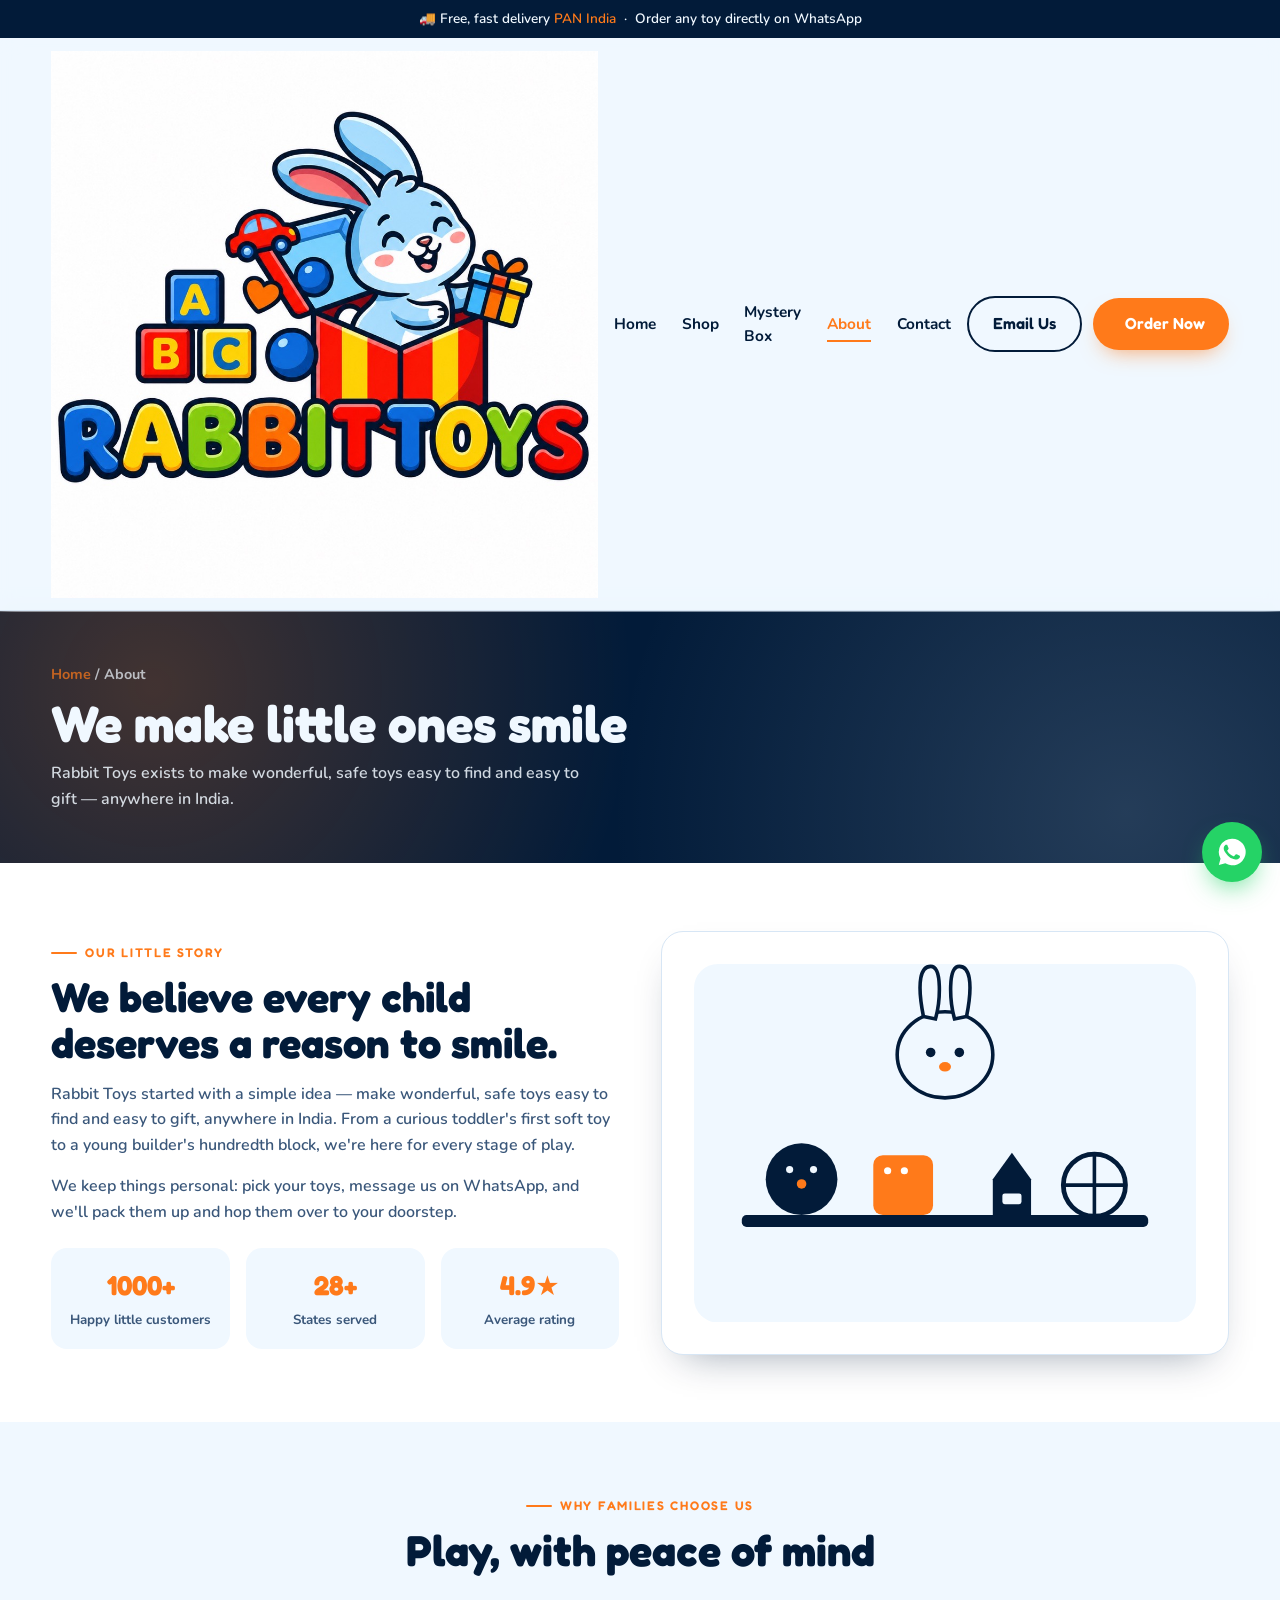
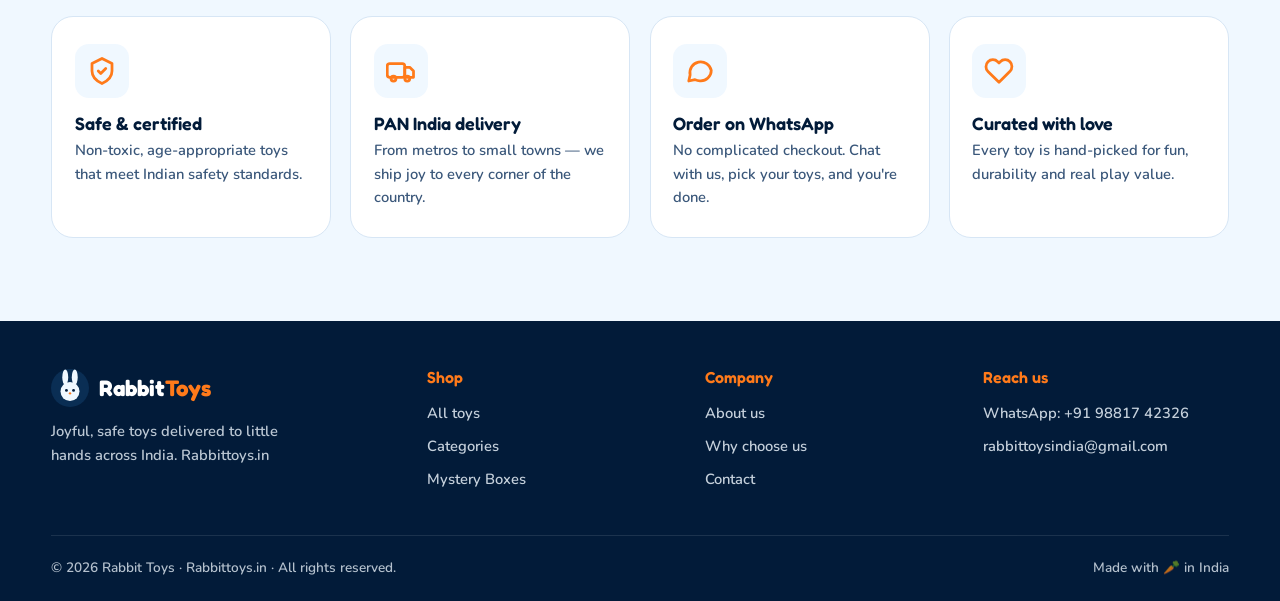
==== commit 0a4ba48e: "Update about.html" ====
--- a/about.html
+++ b/about.html
@@ -11,12 +11,7 @@
 <div class="topbar">🚚 Free, fast delivery <span>PAN India</span> &nbsp;·&nbsp; Order any toy directly on WhatsApp</div>
 <header>
   <div class="wrap nav">
-    <a class="brand" href="index.html" aria-label="Rabbit Toys home"><svg width="46" height="46" viewBox="0 0 64 64" aria-hidden="true">
-<circle cx="32" cy="32" r="32" fill="#021B39"/>
-<ellipse cx="24" cy="14" rx="5" ry="13" fill="#F0F8FF"/><ellipse cx="40" cy="14" rx="5" ry="13" fill="#F0F8FF"/>
-<ellipse cx="24" cy="15" rx="2.4" ry="8.5" fill="#FF7A1A" opacity=".85"/><ellipse cx="40" cy="15" rx="2.4" ry="8.5" fill="#FF7A1A" opacity=".85"/>
-<circle cx="32" cy="38" r="16" fill="#F0F8FF"/><circle cx="26" cy="36" r="2.6" fill="#021B39"/><circle cx="38" cy="36" r="2.6" fill="#021B39"/>
-<path d="M30 43 q2 2 4 0" stroke="#021B39" stroke-width="2" fill="none" stroke-linecap="round"/><circle cx="32" cy="41" r="2" fill="#FF7A1A"/></svg><span class="brand-name">Rabbit<b>Toys</b></span></a>
+   <a class="brand" href="index.html" aria-label="Rabbit Toys home"><img src="logo.jpg" alt="Rabbit Toys" class="logo-img" /></a>
     <nav class="links" id="links"><a href="index.html">Home</a><a href="shop.html">Shop</a><a href="mystery-box.html">Mystery Box</a><a href="about.html" class='active'>About</a><a href="contact.html">Contact</a></nav>
     <div class="nav-cta">
       <a class="btn btn-ghost" href="mailto:rabbittoysindia@gmail.com">Email Us</a>
@@ -79,4 +74,4 @@
   document.querySelectorAll('.reveal').forEach(el=>io.observe(el));
 </script>
 </body>
-</html>+</html>
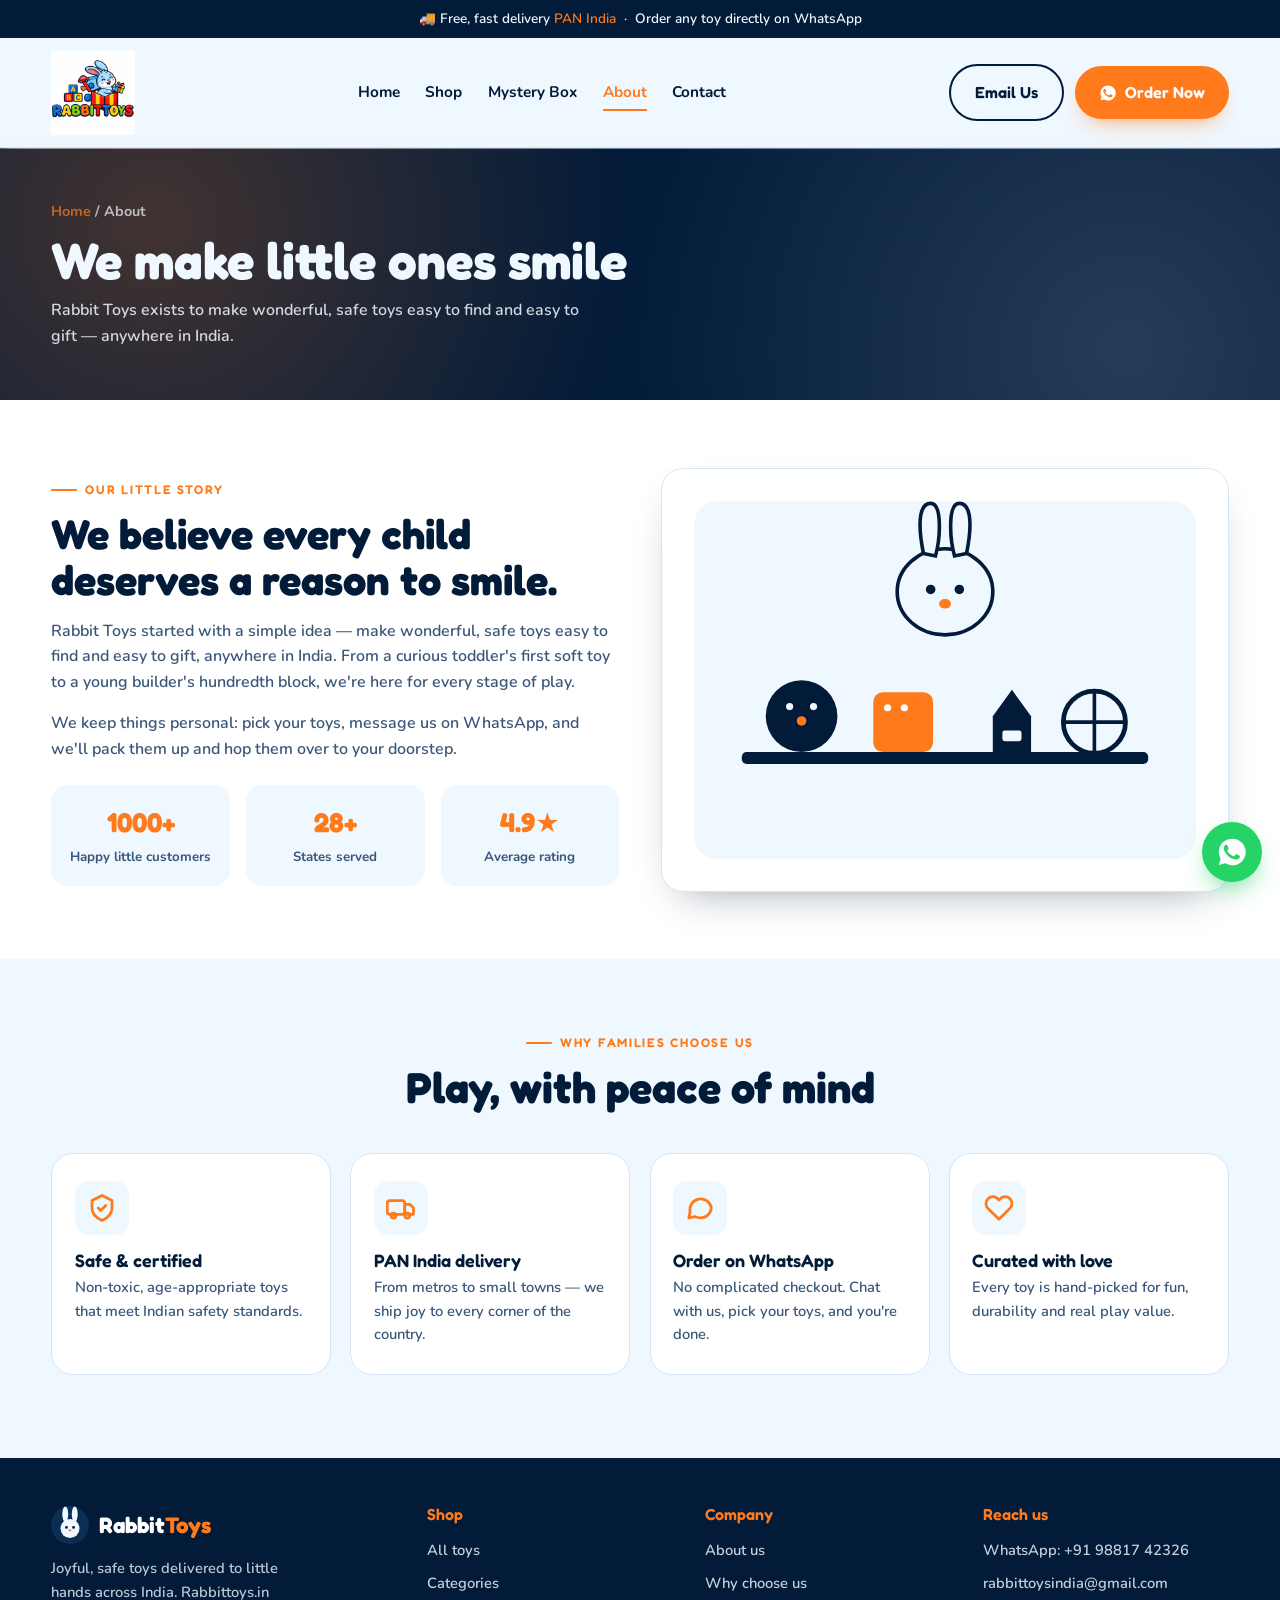
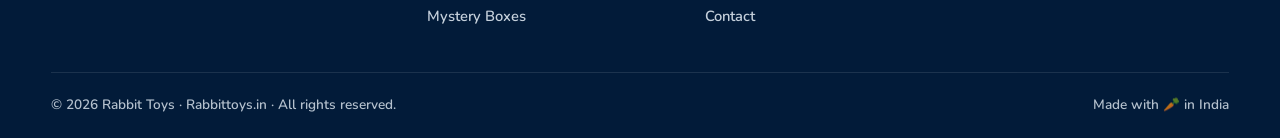
==== commit 568fadae: "Update about.html" ====
--- a/about.html
+++ b/about.html
@@ -11,7 +11,7 @@
 <div class="topbar">🚚 Free, fast delivery <span>PAN India</span> &nbsp;·&nbsp; Order any toy directly on WhatsApp</div>
 <header>
   <div class="wrap nav">
-   <a class="brand" href="index.html" aria-label="Rabbit Toys home"><img src="logo.jpg" alt="Rabbit Toys" class="logo-img" /></a>
+   <a class="brand" href="index.html" aria-label="Rabbit Toys home"><img src="logo.png" alt="Rabbit Toys" class="logo-img" /></a>
     <nav class="links" id="links"><a href="index.html">Home</a><a href="shop.html">Shop</a><a href="mystery-box.html">Mystery Box</a><a href="about.html" class='active'>About</a><a href="contact.html">Contact</a></nav>
     <div class="nav-cta">
       <a class="btn btn-ghost" href="mailto:rabbittoysindia@gmail.com">Email Us</a>
--- a/styles.css
+++ b/styles.css
@@ -256,3 +256,28 @@
   .faq details[open] summary::after{content:"–"}
   .faq p{color:var(--navy-soft);font-weight:600;padding:0 0 1rem;margin:0}
   @media(max-width:820px){.howto{grid-template-columns:1fr}}
+.logo-img{height:84px;width:auto;display:block}
+@media(max-width:720px){.logo-img{height:84px}}
+
+  /* ---------- product photos (real catalogue) ---------- */
+  /* Photos drop into the .pic box and crop neatly. Until a real
+     image exists at the given path, the gift-box placeholder shows. */
+  .product .pic img,
+  .prod-img{width:100%;height:100%;object-fit:cover;position:absolute;inset:0;display:block}
+  .product .pic .ph-svg{position:relative;z-index:1}
+
+  /* ---------- product photo gallery (multiple images) ---------- */
+  .product .pic .gallery{position:absolute;inset:0}
+  .product .pic .gallery .prod-img{opacity:0;transition:opacity .35s ease;cursor:pointer}
+  .product .pic .gallery .prod-img.active{opacity:1}
+  .product .pic .gnav{position:absolute;top:50%;transform:translateY(-50%);z-index:3;
+    width:30px;height:30px;border:none;border-radius:50%;cursor:pointer;color:#fff;
+    background:rgba(2,27,57,.55);font-size:1.25rem;line-height:1;display:none;place-items:center}
+  .product .pic:hover .gnav{display:grid}
+  .product .pic .gnav.prev{left:.5rem}
+  .product .pic .gnav.next{right:.5rem}
+  .product .pic .dots{position:absolute;bottom:.55rem;left:0;right:0;z-index:3;
+    display:flex;gap:.32rem;justify-content:center}
+  .product .pic .dots button{width:7px;height:7px;padding:0;border:none;border-radius:50%;
+    cursor:pointer;background:rgba(2,27,57,.28);transition:background .2s}
+  .product .pic .dots button.active{background:var(--carrot)}
